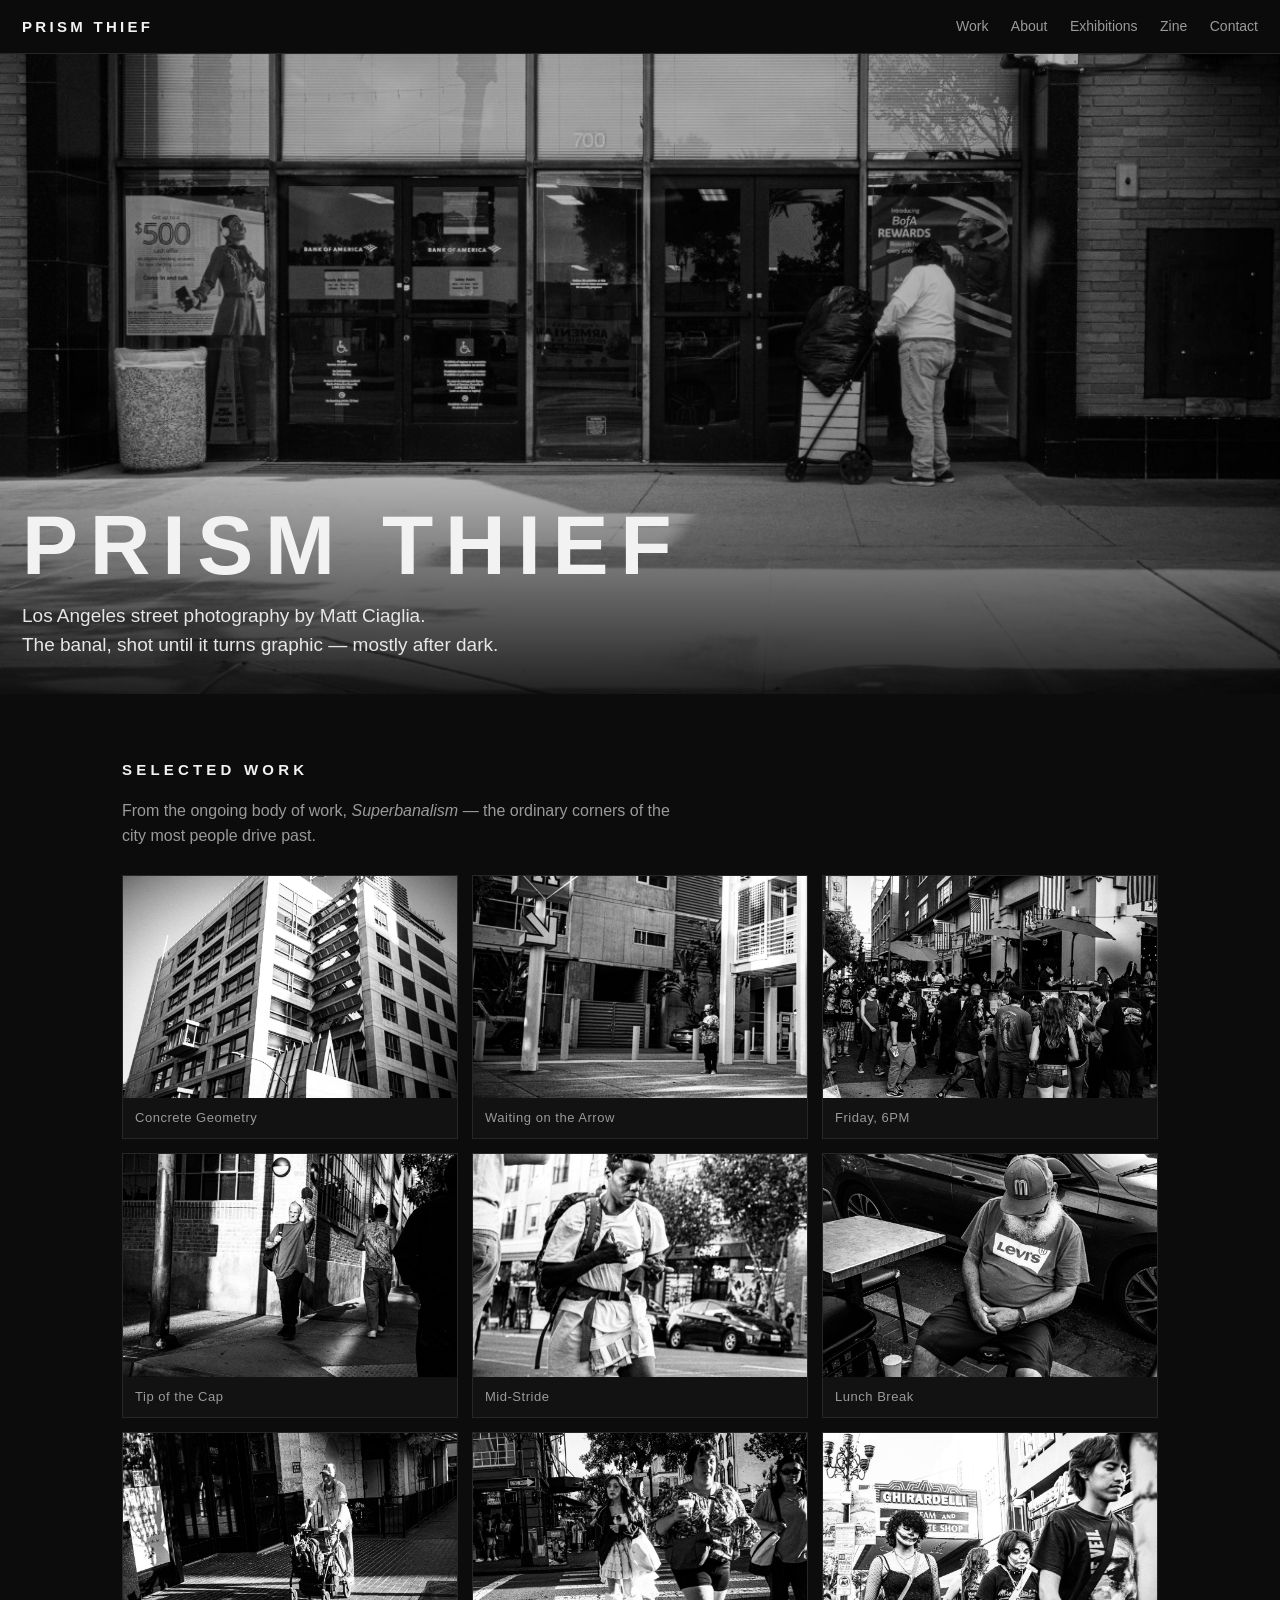
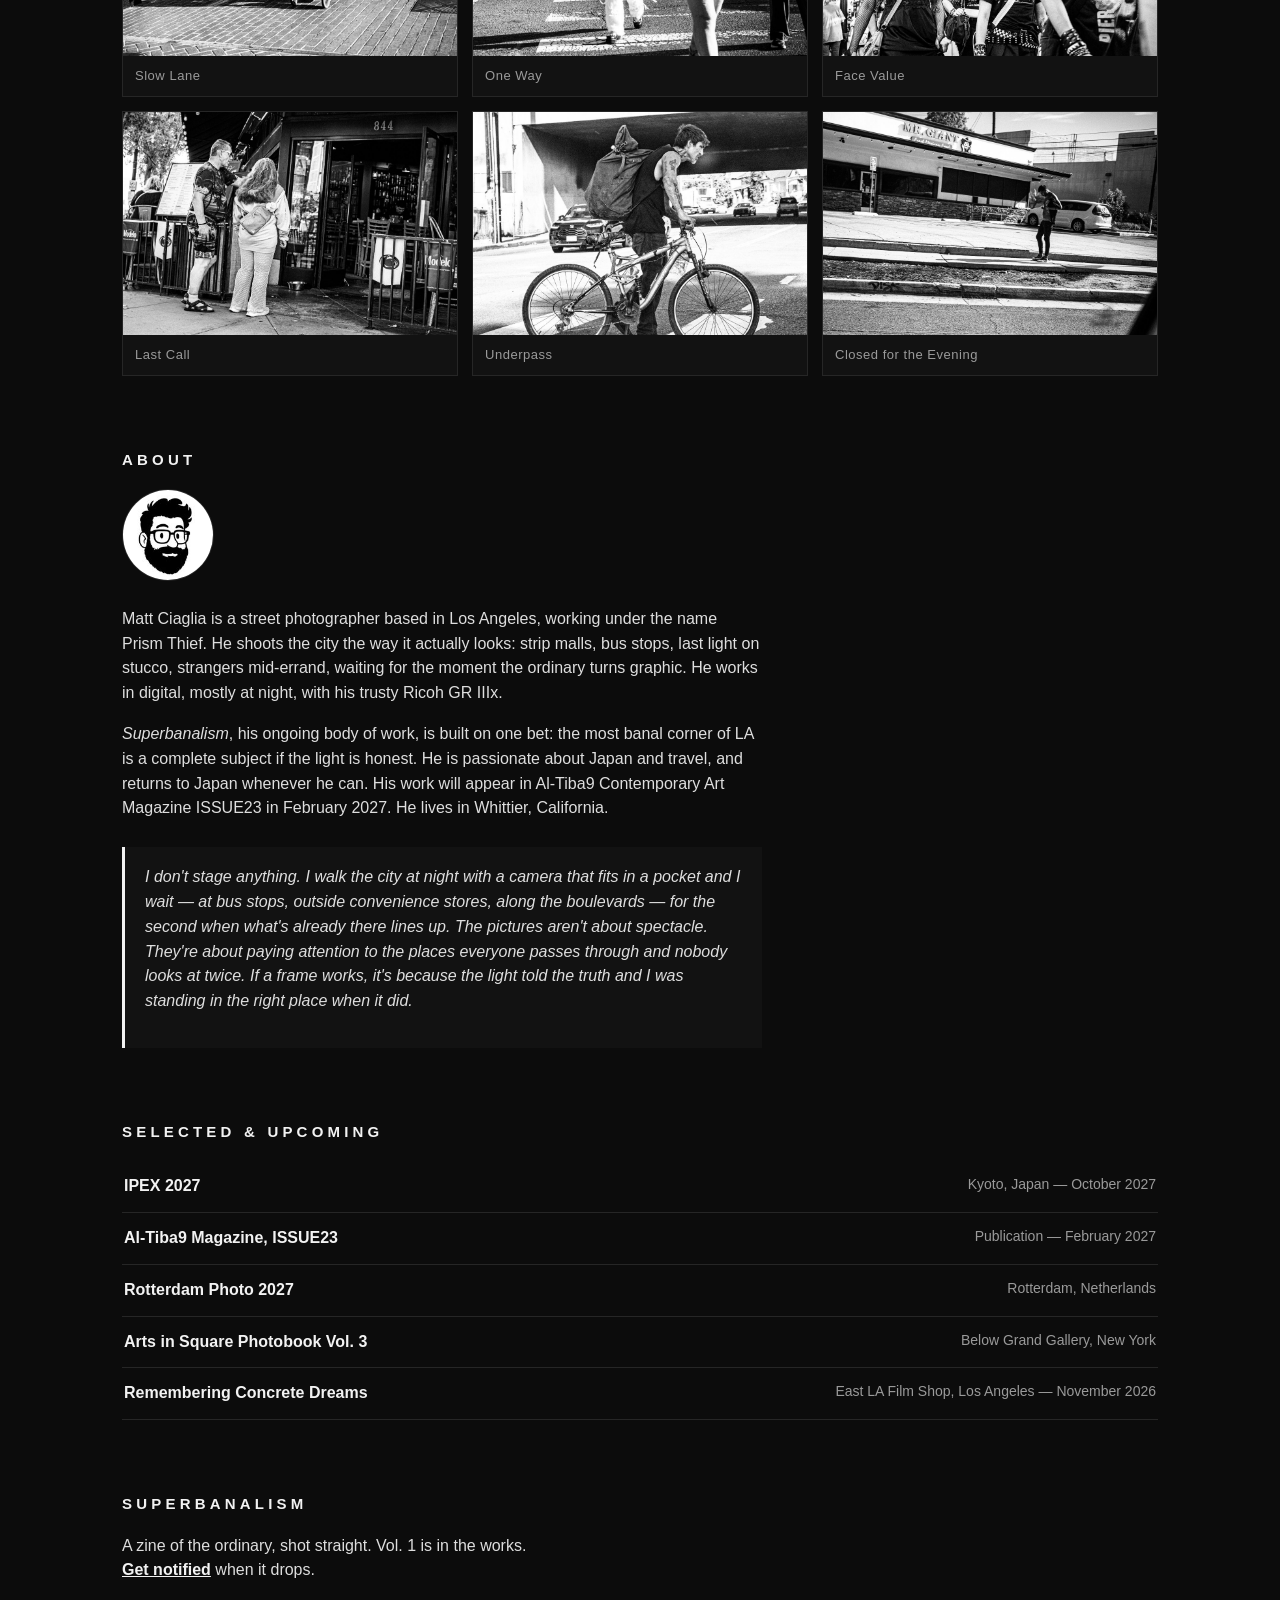
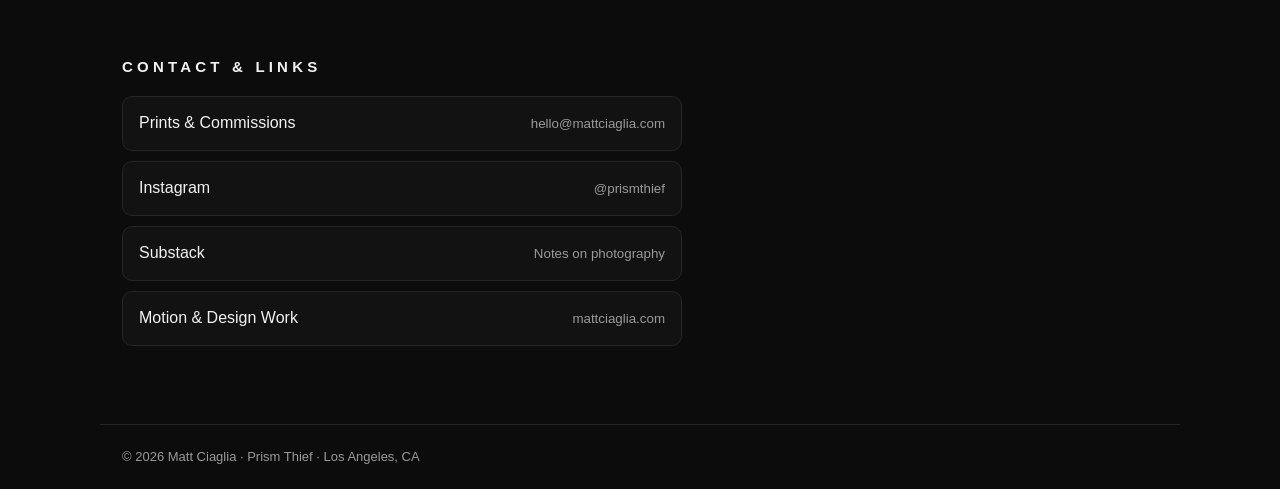
==== index.html @ ba6e9292 "Prism Thief portfolio site v1 — gallery, about, exhibitions, zine, contact (GitHub Pages, custom dom" ====
<!DOCTYPE html>
<html lang="en">
<head>
<meta charset="utf-8">
<meta name="viewport" content="width=device-width, initial-scale=1">
<title>Prism Thief — LA Street Photography by Matt Ciaglia</title>
<meta name="description" content="Prism Thief is the photography of Matt Ciaglia: Los Angeles street, landscape and portrait work. The banal, shot until it turns graphic, mostly after dark.">
<meta property="og:title" content="Prism Thief — Matt Ciaglia">
<meta property="og:description" content="LA street photography. The banal, shot until it turns graphic, mostly after dark.">
<meta property="og:type" content="website">
<meta property="og:image" content="images/after-hours.jpg">
<link rel="icon" href="images/avatar.jpg">
<link rel="stylesheet" href="styles.css">
</head>
<body>

<header class="site-head">
  <a class="wordmark" href="#top">PRISM THIEF</a>
  <nav>
    <a href="#work">Work</a>
    <a href="#about">About</a>
    <a href="#exhibitions">Exhibitions</a>
    <a href="#zine">Zine</a>
    <a href="#contact">Contact</a>
  </nav>
</header>

<main id="top">

  <section class="hero">
    <img class="hero-img" src="images/after-hours.jpg" alt="Los Angeles street at night">
    <div class="hero-text">
      <h1>PRISM THIEF</h1>
      <p class="tagline">Los Angeles street photography by Matt Ciaglia.<br>
      The banal, shot until it turns graphic — mostly after dark.</p>
    </div>
  </section>

  <section id="work" class="section">
    <h2>Selected Work</h2>
    <p class="section-note">From the ongoing body of work, <em>Superbanalism</em> — the ordinary corners of the city most people drive past.</p>
    <div class="grid">
      <figure><img src="images/concrete-geometry.jpg" alt="Concrete Geometry" loading="lazy"><figcaption>Concrete Geometry</figcaption></figure>
      <figure><img src="images/waiting-on-the-arrow.jpg" alt="Waiting on the Arrow" loading="lazy"><figcaption>Waiting on the Arrow</figcaption></figure>
      <figure><img src="images/friday-6pm.jpg" alt="Friday, 6PM" loading="lazy"><figcaption>Friday, 6PM</figcaption></figure>
      <figure><img src="images/tip-of-the-cap.jpg" alt="Tip of the Cap" loading="lazy"><figcaption>Tip of the Cap</figcaption></figure>
      <figure><img src="images/mid-stride.jpg" alt="Mid-Stride" loading="lazy"><figcaption>Mid-Stride</figcaption></figure>
      <figure><img src="images/lunch-break.jpg" alt="Lunch Break" loading="lazy"><figcaption>Lunch Break</figcaption></figure>
      <figure><img src="images/slow-lane.jpg" alt="Slow Lane" loading="lazy"><figcaption>Slow Lane</figcaption></figure>
      <figure><img src="images/one-way.jpg" alt="One Way" loading="lazy"><figcaption>One Way</figcaption></figure>
      <figure><img src="images/face-value.jpg" alt="Face Value" loading="lazy"><figcaption>Face Value</figcaption></figure>
      <figure><img src="images/last-call.jpg" alt="Last Call" loading="lazy"><figcaption>Last Call</figcaption></figure>
      <figure><img src="images/underpass.jpg" alt="Underpass" loading="lazy"><figcaption>Underpass</figcaption></figure>
      <figure><img src="images/closed-for-the-evening.jpg" alt="Closed for the Evening" loading="lazy"><figcaption>Closed for the Evening</figcaption></figure>
    </div>
  </section>

  <section id="about" class="section about">
    <h2>About</h2>
    <img class="about-avatar" src="images/avatar.jpg" alt="Prism Thief avatar illustration">
    <p>Matt Ciaglia is a street photographer based in Los Angeles, working under the name Prism Thief. He shoots the city the way it actually looks: strip malls, bus stops, last light on stucco, strangers mid-errand, waiting for the moment the ordinary turns graphic. He works in digital, mostly at night, with his trusty Ricoh GR IIIx.</p>
    <p><em>Superbanalism</em>, his ongoing body of work, is built on one bet: the most banal corner of LA is a complete subject if the light is honest. He is passionate about Japan and travel, and returns to Japan whenever he can. His work will appear in Al-Tiba9 Contemporary Art Magazine ISSUE23 in February 2027. He lives in Whittier, California.</p>
    <blockquote>
      <p>I don't stage anything. I walk the city at night with a camera that fits in a pocket and I wait — at bus stops, outside convenience stores, along the boulevards — for the second when what's already there lines up. The pictures aren't about spectacle. They're about paying attention to the places everyone passes through and nobody looks at twice. If a frame works, it's because the light told the truth and I was standing in the right place when it did.</p>
    </blockquote>
  </section>

  <section id="exhibitions" class="section">
    <h2>Selected &amp; Upcoming</h2>
    <ul class="shows">
      <li><span class="show-name">IPEX 2027</span><span class="show-detail">Kyoto, Japan — October 2027</span></li>
      <li><span class="show-name">Al-Tiba9 Magazine, ISSUE23</span><span class="show-detail">Publication — February 2027</span></li>
      <li><span class="show-name">Rotterdam Photo 2027</span><span class="show-detail">Rotterdam, Netherlands</span></li>
      <li><span class="show-name">Arts in Square Photobook Vol. 3</span><span class="show-detail">Below Grand Gallery, New York</span></li>
      <li><span class="show-name">Remembering Concrete Dreams</span><span class="show-detail">East LA Film Shop, Los Angeles — November 2026</span></li>
    </ul>
  </section>

  <section id="zine" class="section zine">
    <h2>SUPERBANALISM</h2>
    <p>A zine of the ordinary, shot straight. Vol. 1 is in the works.<br>
    <a href="mailto:hello@mattciaglia.com?subject=SUPERBANALISM%20zine%20%E2%80%94%20notify%20me">Get notified</a> when it drops.</p>
  </section>

  <section id="contact" class="section contact">
    <h2>Contact &amp; Links</h2>
    <div class="link-list">
      <a href="mailto:hello@mattciaglia.com?subject=Prints%20%2F%20commissions"><span>Prints &amp; Commissions</span><small>hello@mattciaglia.com</small></a>
      <a href="https://www.instagram.com/prismthief" target="_blank" rel="noopener"><span>Instagram</span><small>@prismthief</small></a>
      <a href="https://pxlpimp.substack.com" target="_blank" rel="noopener"><span>Substack</span><small>Notes on photography</small></a>
      <a href="https://mattciaglia.com" target="_blank" rel="noopener"><span>Motion &amp; Design Work</span><small>mattciaglia.com</small></a>
    </div>
  </section>

</main>

<footer>
  <p>© 2026 Matt Ciaglia · Prism Thief · Los Angeles, CA</p>
</footer>

<div class="lightbox" id="lightbox" hidden>
  <button class="lightbox-close" aria-label="Close">×</button>
  <img id="lightbox-img" src="" alt="">
  <p id="lightbox-cap"></p>
</div>

<script src="script.js"></script>
</body>
</html>
---- styles.css ----
:root {
  --bg: #0c0c0c;
  --panel: #121212;
  --panel-2: #161616;
  --line: #262626;
  --text: #f2f2f2;
  --muted: #9a9a9a;
}

* { box-sizing: border-box; margin: 0; padding: 0; }

html { scroll-behavior: smooth; }

body {
  background: var(--bg);
  color: var(--text);
  font-family: -apple-system, BlinkMacSystemFont, "Segoe UI", Helvetica, Arial, sans-serif;
  line-height: 1.55;
  -webkit-font-smoothing: antialiased;
}

a { color: var(--text); }

.site-head {
  position: sticky;
  top: 0;
  z-index: 10;
  display: flex;
  justify-content: space-between;
  align-items: center;
  padding: 14px 22px;
  background: rgba(12, 12, 12, 0.92);
  backdrop-filter: blur(8px);
  border-bottom: 1px solid var(--line);
}

.wordmark {
  font-weight: 800;
  letter-spacing: 0.22em;
  text-decoration: none;
  font-size: 15px;
}

.site-head nav a {
  color: var(--muted);
  text-decoration: none;
  margin-left: 18px;
  font-size: 14px;
}

.site-head nav a:hover { color: var(--text); }

.hero { position: relative; }

.hero-img {
  width: 100%;
  height: min(78vh, 640px);
  object-fit: cover;
  display: block;
  filter: brightness(0.72);
}

.hero-text {
  position: absolute;
  left: 0;
  right: 0;
  bottom: 0;
  padding: 34px 22px;
  background: linear-gradient(transparent, rgba(0, 0, 0, 0.82));
}

.hero-text h1 {
  font-size: clamp(38px, 8vw, 84px);
  font-weight: 800;
  letter-spacing: 0.14em;
  line-height: 1.02;
}

.tagline {
  margin-top: 12px;
  font-size: clamp(15px, 2.4vw, 19px);
  color: #e6e6e6;
}

.section {
  max-width: 1080px;
  margin: 0 auto;
  padding: 64px 22px 8px;
}

.section h2 {
  font-size: 15px;
  font-weight: 700;
  letter-spacing: 0.28em;
  text-transform: uppercase;
  margin-bottom: 18px;
}

.section-note { color: var(--muted); max-width: 560px; margin-bottom: 26px; }

.grid {
  display: grid;
  grid-template-columns: repeat(auto-fill, minmax(300px, 1fr));
  gap: 14px;
}

.grid figure {
  background: var(--panel);
  border: 1px solid var(--line);
  overflow: hidden;
  cursor: zoom-in;
}

.grid img {
  width: 100%;
  aspect-ratio: 3 / 2;
  object-fit: cover;
  display: block;
  transition: transform 0.35s ease;
}

.grid figure:hover img { transform: scale(1.03); }

.grid figcaption {
  padding: 10px 12px;
  font-size: 13px;
  color: var(--muted);
  letter-spacing: 0.04em;
}

.about p { max-width: 640px; margin-bottom: 16px; color: #dedede; }

.about-avatar {
  width: 92px;
  height: 92px;
  border-radius: 50%;
  border: 1px solid var(--line);
  margin-bottom: 18px;
}

.about blockquote {
  max-width: 640px;
  margin-top: 26px;
  padding: 18px 20px;
  background: var(--panel);
  border-left: 3px solid var(--text);
  color: #dedede;
  font-style: italic;
}

.shows { list-style: none; }

.shows li {
  display: flex;
  justify-content: space-between;
  gap: 16px;
  padding: 13px 2px;
  border-bottom: 1px solid var(--line);
  flex-wrap: wrap;
}

.show-name { font-weight: 600; }
.show-detail { color: var(--muted); font-size: 14px; }

.zine p { color: #dedede; }
.zine a { font-weight: 600; }

.link-list { display: grid; gap: 10px; max-width: 560px; }

.link-list a {
  display: flex;
  justify-content: space-between;
  align-items: baseline;
  gap: 14px;
  padding: 14px 16px;
  background: var(--panel);
  border: 1px solid var(--line);
  border-radius: 10px;
  text-decoration: none;
}

.link-list a:hover { background: var(--panel-2); }
.link-list small { color: var(--muted); }

footer {
  max-width: 1080px;
  margin: 70px auto 0;
  padding: 22px;
  border-top: 1px solid var(--line);
  color: var(--muted);
  font-size: 13px;
}

.lightbox {
  position: fixed;
  inset: 0;
  z-index: 40;
  background: rgba(0, 0, 0, 0.94);
  display: flex;
  flex-direction: column;
  align-items: center;
  justify-content: center;
  padding: 22px;
}

.lightbox[hidden] { display: none; }

.lightbox img {
  max-width: min(1100px, 94vw);
  max-height: 82vh;
  object-fit: contain;
}

.lightbox p { margin-top: 14px; color: var(--muted); letter-spacing: 0.05em; }

.lightbox-close {
  position: absolute;
  top: 12px;
  right: 20px;
  background: none;
  border: none;
  color: var(--text);
  font-size: 38px;
  cursor: pointer;
  line-height: 1;
}

@media (max-width: 560px) {
  .site-head nav a { margin-left: 12px; font-size: 13px; }
  .grid { grid-template-columns: 1fr; }
}
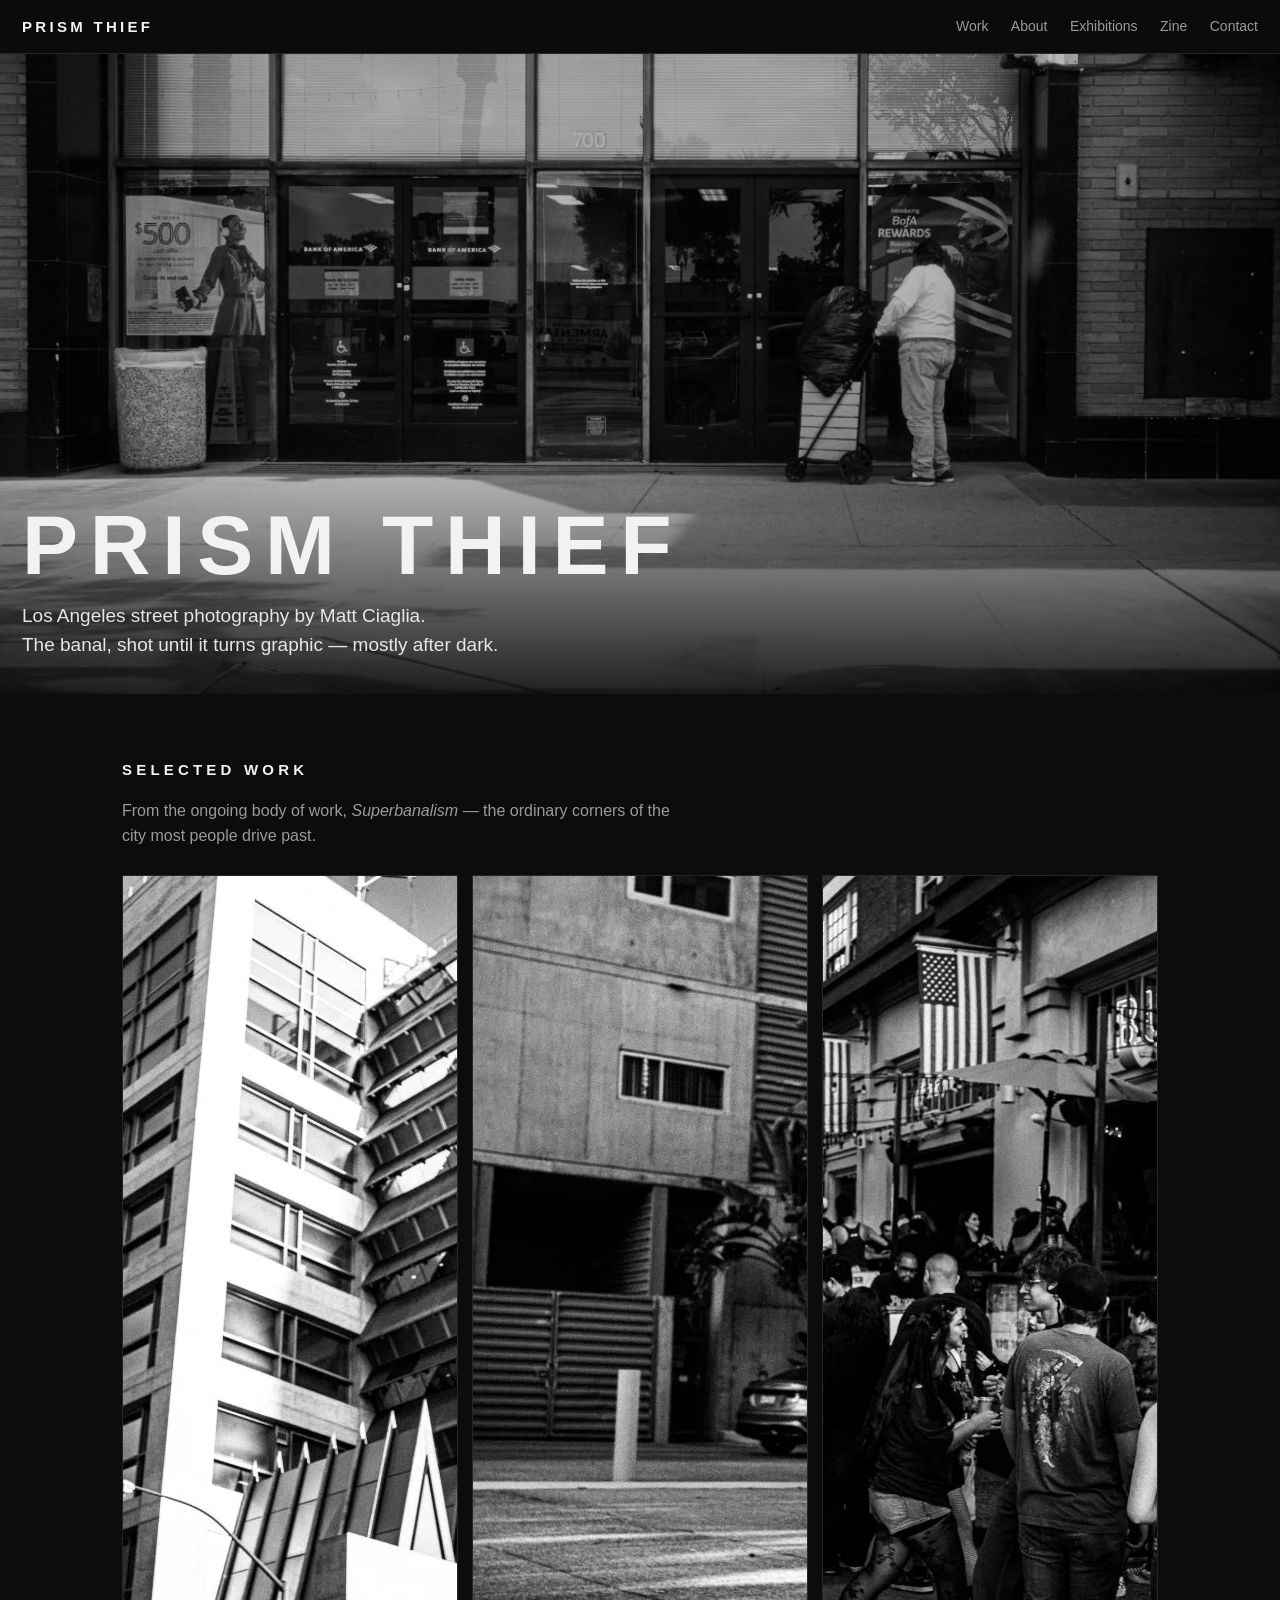
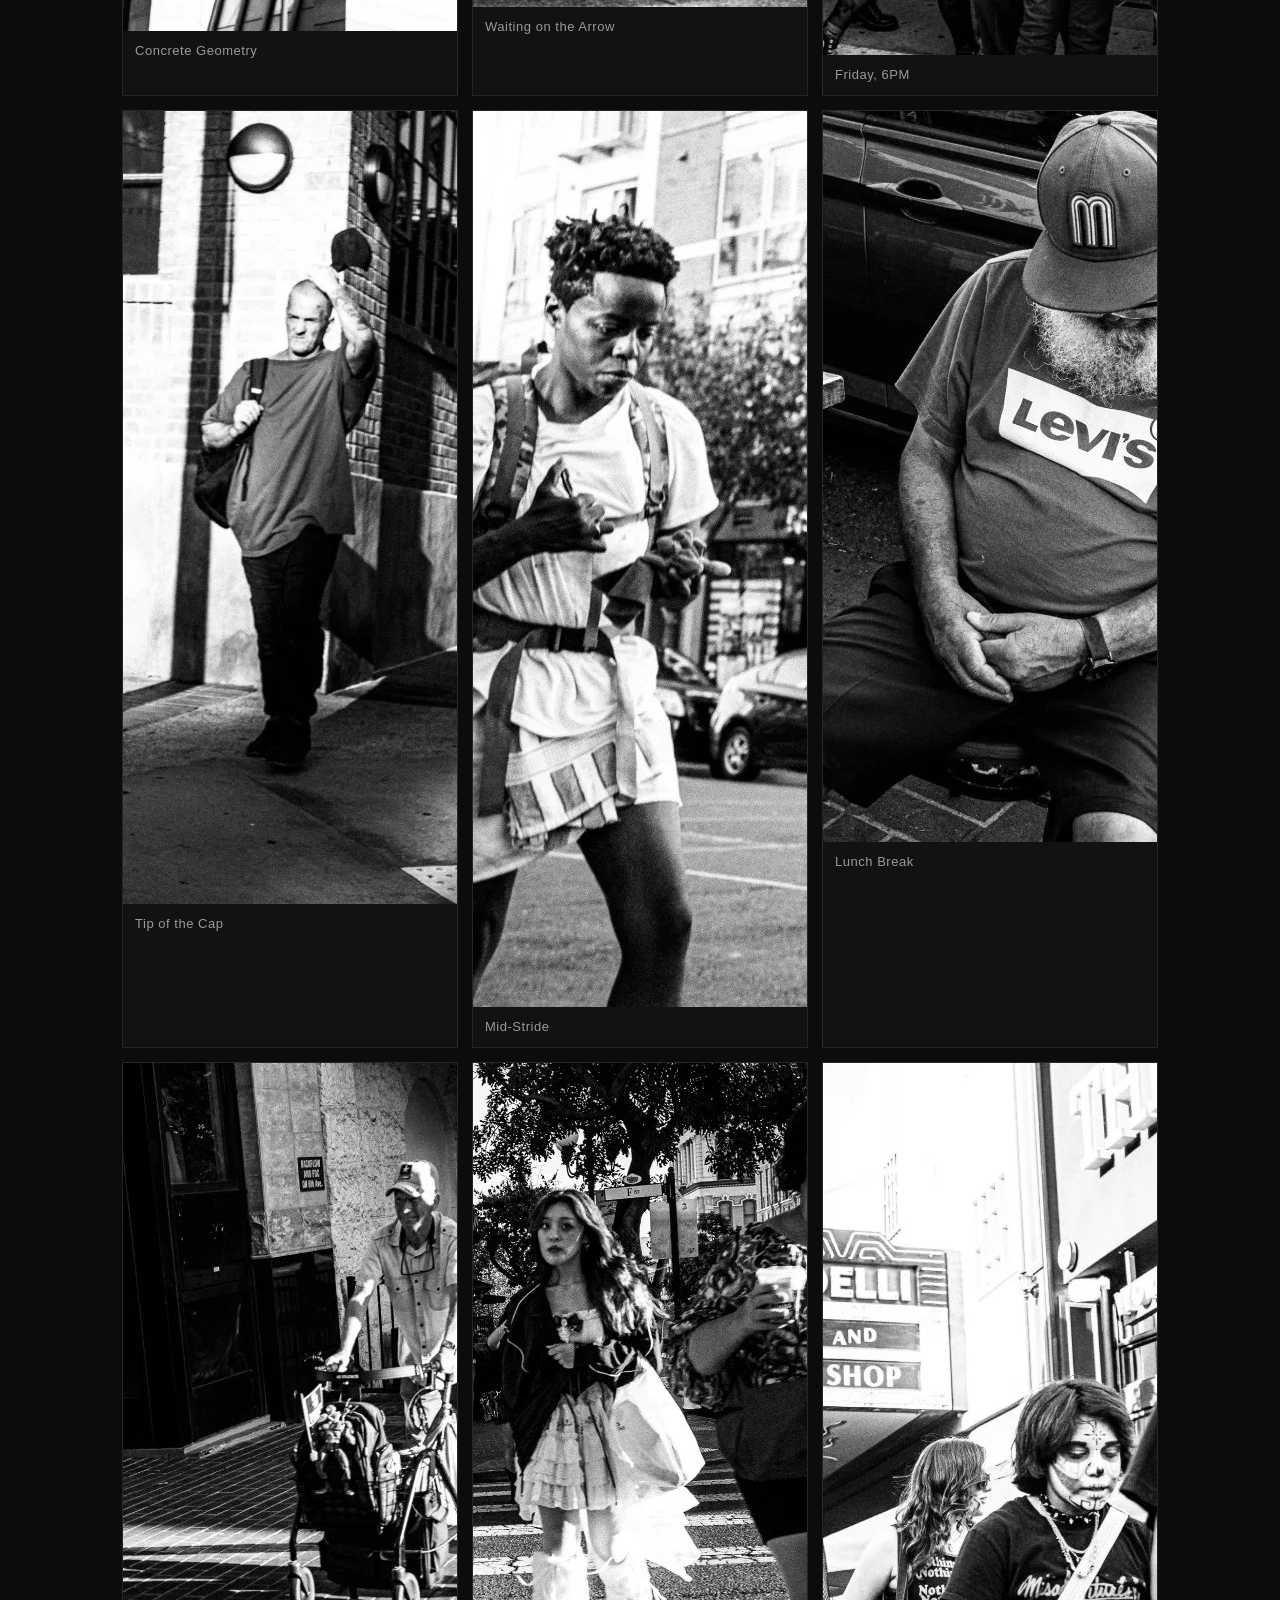
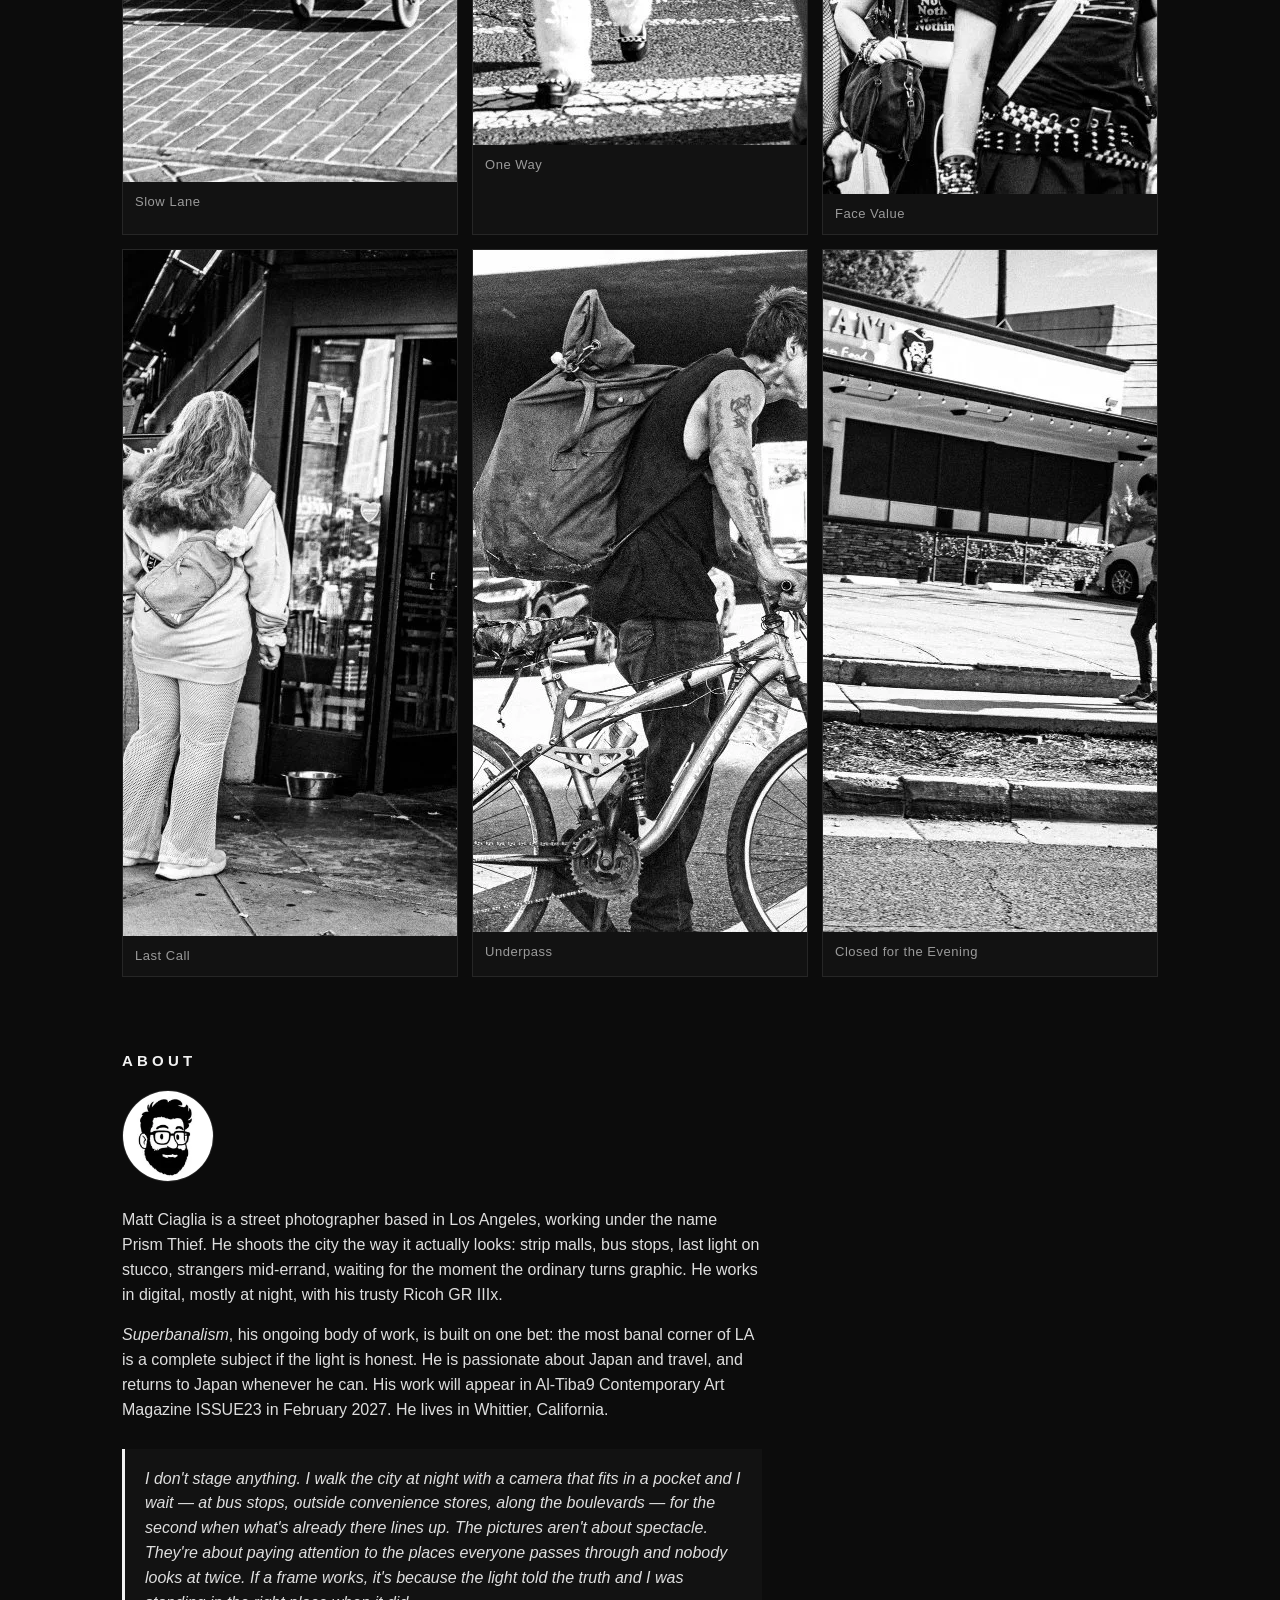
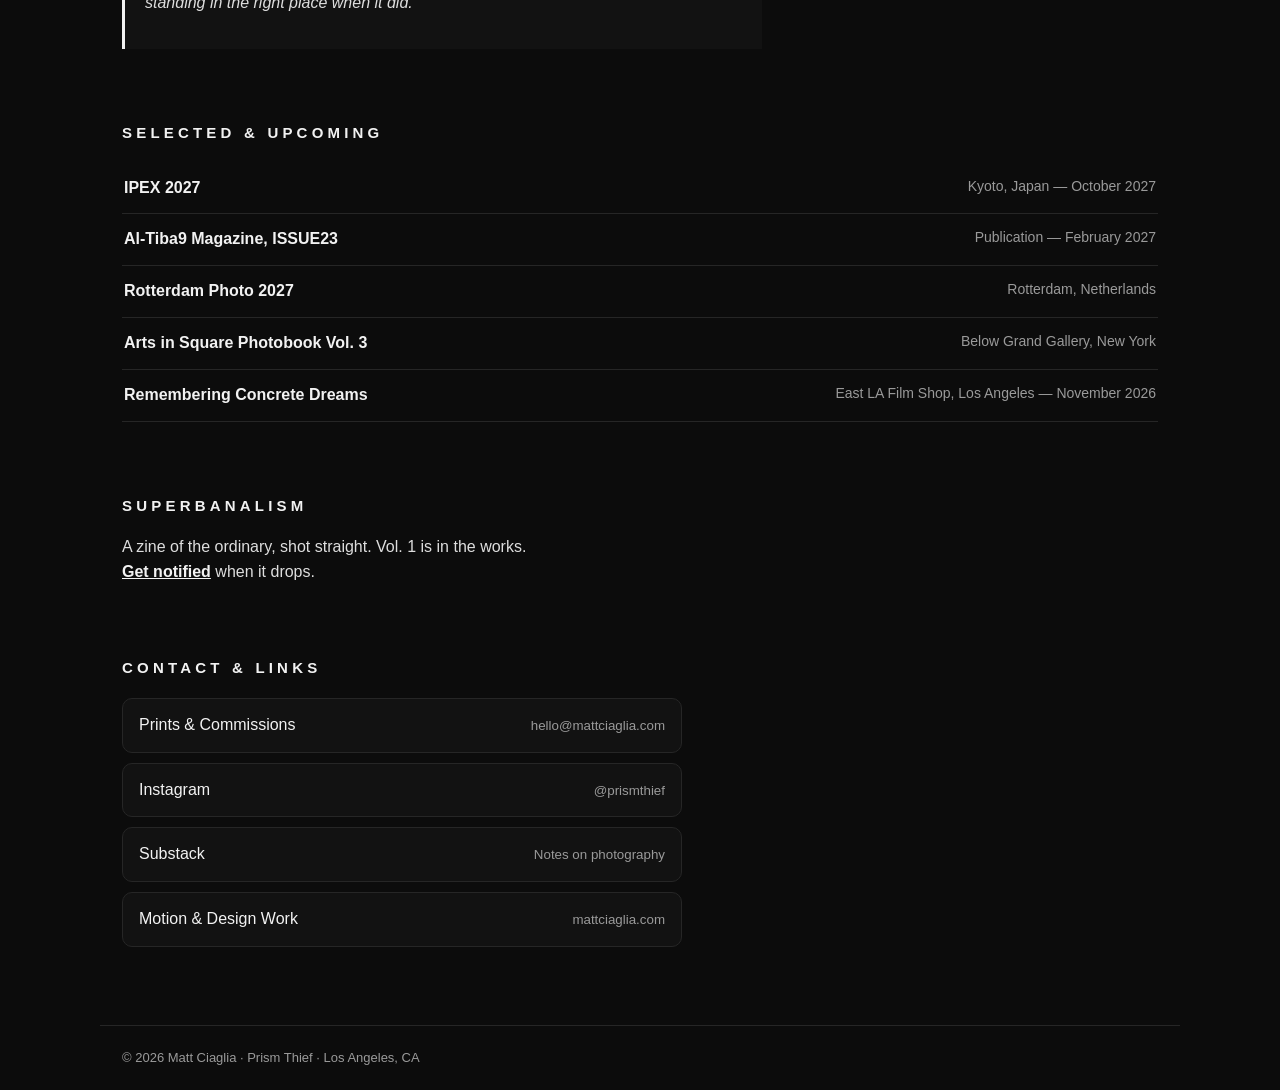
==== commit 4a188675: "Fix pack: SEO/social meta + JSON-LD, WebP images with dimensions, accessible lightbox, branded 404, " ====
--- a/index.html
+++ b/index.html
@@ -4,13 +4,25 @@
 <meta charset="utf-8">
 <meta name="viewport" content="width=device-width, initial-scale=1">
 <title>Prism Thief — LA Street Photography by Matt Ciaglia</title>
+<link rel="canonical" href="https://prismthief.com/">
+<meta name="theme-color" content="#0c0c0c">
 <meta name="description" content="Prism Thief is the photography of Matt Ciaglia: Los Angeles street, landscape and portrait work. The banal, shot until it turns graphic, mostly after dark.">
 <meta property="og:title" content="Prism Thief — Matt Ciaglia">
 <meta property="og:description" content="LA street photography. The banal, shot until it turns graphic, mostly after dark.">
 <meta property="og:type" content="website">
-<meta property="og:image" content="images/after-hours.jpg">
-<link rel="icon" href="images/avatar.jpg">
+<meta property="og:url" content="https://prismthief.com/">
+<meta property="og:image" content="https://prismthief.com/images/after-hours.jpg">
+<meta name="twitter:card" content="summary_large_image">
+<meta name="twitter:title" content="Prism Thief — Matt Ciaglia">
+<meta name="twitter:description" content="LA street photography. The banal, shot until it turns graphic, mostly after dark.">
+<meta name="twitter:image" content="https://prismthief.com/images/after-hours.jpg">
+<link rel="icon" type="image/png" sizes="32x32" href="images/favicon-32.png">
+<link rel="icon" type="image/png" sizes="16x16" href="images/favicon-16.png">
+<link rel="apple-touch-icon" sizes="180x180" href="images/apple-touch-icon.png">
 <link rel="stylesheet" href="styles.css">
+<script type="application/ld+json">
+{"@context":"https://schema.org","@type":"Person","name":"Matt Ciaglia","alternateName":"Prism Thief","jobTitle":"Street Photographer","url":"https://prismthief.com/","image":"https://prismthief.com/images/after-hours.jpg","address":{"@type":"PostalAddress","addressLocality":"Los Angeles","addressRegion":"CA","addressCountry":"US"},"sameAs":["https://www.instagram.com/prismthief","https://pxlpimp.substack.com","https://mattciaglia.com"]}
+</script>
 </head>
 <body>
 
@@ -28,7 +40,7 @@
 <main id="top">
 
   <section class="hero">
-    <img class="hero-img" src="images/after-hours.jpg" alt="Los Angeles street at night">
+    <picture><source srcset="images/after-hours.webp" type="image/webp"><img class="hero-img" src="images/after-hours.jpg" width="1242" height="827" fetchpriority="high" alt="Los Angeles street at night"></picture>
     <div class="hero-text">
       <h1>PRISM THIEF</h1>
       <p class="tagline">Los Angeles street photography by Matt Ciaglia.<br>
@@ -40,24 +52,24 @@
     <h2>Selected Work</h2>
     <p class="section-note">From the ongoing body of work, <em>Superbanalism</em> — the ordinary corners of the city most people drive past.</p>
     <div class="grid">
-      <figure><img src="images/concrete-geometry.jpg" alt="Concrete Geometry" loading="lazy"><figcaption>Concrete Geometry</figcaption></figure>
-      <figure><img src="images/waiting-on-the-arrow.jpg" alt="Waiting on the Arrow" loading="lazy"><figcaption>Waiting on the Arrow</figcaption></figure>
-      <figure><img src="images/friday-6pm.jpg" alt="Friday, 6PM" loading="lazy"><figcaption>Friday, 6PM</figcaption></figure>
-      <figure><img src="images/tip-of-the-cap.jpg" alt="Tip of the Cap" loading="lazy"><figcaption>Tip of the Cap</figcaption></figure>
-      <figure><img src="images/mid-stride.jpg" alt="Mid-Stride" loading="lazy"><figcaption>Mid-Stride</figcaption></figure>
-      <figure><img src="images/lunch-break.jpg" alt="Lunch Break" loading="lazy"><figcaption>Lunch Break</figcaption></figure>
-      <figure><img src="images/slow-lane.jpg" alt="Slow Lane" loading="lazy"><figcaption>Slow Lane</figcaption></figure>
-      <figure><img src="images/one-way.jpg" alt="One Way" loading="lazy"><figcaption>One Way</figcaption></figure>
-      <figure><img src="images/face-value.jpg" alt="Face Value" loading="lazy"><figcaption>Face Value</figcaption></figure>
-      <figure><img src="images/last-call.jpg" alt="Last Call" loading="lazy"><figcaption>Last Call</figcaption></figure>
-      <figure><img src="images/underpass.jpg" alt="Underpass" loading="lazy"><figcaption>Underpass</figcaption></figure>
-      <figure><img src="images/closed-for-the-evening.jpg" alt="Closed for the Evening" loading="lazy"><figcaption>Closed for the Evening</figcaption></figure>
+      <figure><picture><source srcset="images/concrete-geometry.webp" type="image/webp"><img src="images/concrete-geometry.jpg" width="1133" height="755" loading="lazy" alt="Concrete Geometry"></picture><figcaption>Concrete Geometry</figcaption></figure>
+      <figure><picture><source srcset="images/waiting-on-the-arrow.webp" type="image/webp"><img src="images/waiting-on-the-arrow.jpg" width="1097" height="731" loading="lazy" alt="Waiting on the Arrow"></picture><figcaption>Waiting on the Arrow</figcaption></figure>
+      <figure><picture><source srcset="images/friday-6pm.webp" type="image/webp"><img src="images/friday-6pm.jpg" width="1169" height="779" loading="lazy" alt="Friday, 6PM"></picture><figcaption>Friday, 6PM</figcaption></figure>
+      <figure><picture><source srcset="images/tip-of-the-cap.webp" type="image/webp"><img src="images/tip-of-the-cap.jpg" width="1189" height="793" loading="lazy" alt="Tip of the Cap"></picture><figcaption>Tip of the Cap</figcaption></figure>
+      <figure><picture><source srcset="images/mid-stride.webp" type="image/webp"><img src="images/mid-stride.jpg" width="896" height="896" loading="lazy" alt="Mid-Stride"></picture><figcaption>Mid-Stride</figcaption></figure>
+      <figure><picture><source srcset="images/lunch-break.webp" type="image/webp"><img src="images/lunch-break.jpg" width="1098" height="731" loading="lazy" alt="Lunch Break"></picture><figcaption>Lunch Break</figcaption></figure>
+      <figure><picture><source srcset="images/slow-lane.webp" type="image/webp"><img src="images/slow-lane.jpg" width="1079" height="719" loading="lazy" alt="Slow Lane"></picture><figcaption>Slow Lane</figcaption></figure>
+      <figure><picture><source srcset="images/one-way.webp" type="image/webp"><img src="images/one-way.jpg" width="1024" height="682" loading="lazy" alt="One Way"></picture><figcaption>One Way</figcaption></figure>
+      <figure><picture><source srcset="images/face-value.webp" type="image/webp"><img src="images/face-value.jpg" width="1097" height="731" loading="lazy" alt="Face Value"></picture><figcaption>Face Value</figcaption></figure>
+      <figure><picture><source srcset="images/last-call.webp" type="image/webp"><img src="images/last-call.jpg" width="1029" height="686" loading="lazy" alt="Last Call"></picture><figcaption>Last Call</figcaption></figure>
+      <figure><picture><source srcset="images/underpass.webp" type="image/webp"><img src="images/underpass.jpg" width="1024" height="682" loading="lazy" alt="Underpass"></picture><figcaption>Underpass</figcaption></figure>
+      <figure><picture><source srcset="images/closed-for-the-evening.webp" type="image/webp"><img src="images/closed-for-the-evening.jpg" width="1024" height="682" loading="lazy" alt="Closed for the Evening"></picture><figcaption>Closed for the Evening</figcaption></figure>
     </div>
   </section>
 
   <section id="about" class="section about">
     <h2>About</h2>
-    <img class="about-avatar" src="images/avatar.jpg" alt="Prism Thief avatar illustration">
+    <picture><source srcset="images/avatar.webp" type="image/webp"><img class="about-avatar" src="images/avatar.jpg" width="150" height="150" loading="lazy" alt="Prism Thief avatar illustration"></picture>
     <p>Matt Ciaglia is a street photographer based in Los Angeles, working under the name Prism Thief. He shoots the city the way it actually looks: strip malls, bus stops, last light on stucco, strangers mid-errand, waiting for the moment the ordinary turns graphic. He works in digital, mostly at night, with his trusty Ricoh GR IIIx.</p>
     <p><em>Superbanalism</em>, his ongoing body of work, is built on one bet: the most banal corner of LA is a complete subject if the light is honest. He is passionate about Japan and travel, and returns to Japan whenever he can. His work will appear in Al-Tiba9 Contemporary Art Magazine ISSUE23 in February 2027. He lives in Whittier, California.</p>
     <blockquote>
@@ -98,7 +110,7 @@
   <p>© 2026 Matt Ciaglia · Prism Thief · Los Angeles, CA</p>
 </footer>
 
-<div class="lightbox" id="lightbox" hidden>
+<div class="lightbox" id="lightbox" role="dialog" aria-modal="true" aria-label="Photo viewer" hidden>
   <button class="lightbox-close" aria-label="Close">×</button>
   <img id="lightbox-img" src="" alt="">
   <p id="lightbox-cap"></p>
--- a/styles.css
+++ b/styles.css
@@ -229,3 +229,7 @@
   .site-head nav a { margin-left: 12px; font-size: 13px; }
   .grid { grid-template-columns: 1fr; }
 }
+
+/* Fix pack: visible keyboard focus; picture wrappers behave like the imgs they wrap */
+:focus-visible { outline: 2px solid var(--text); outline-offset: 3px; }
+.grid picture { display: block; }
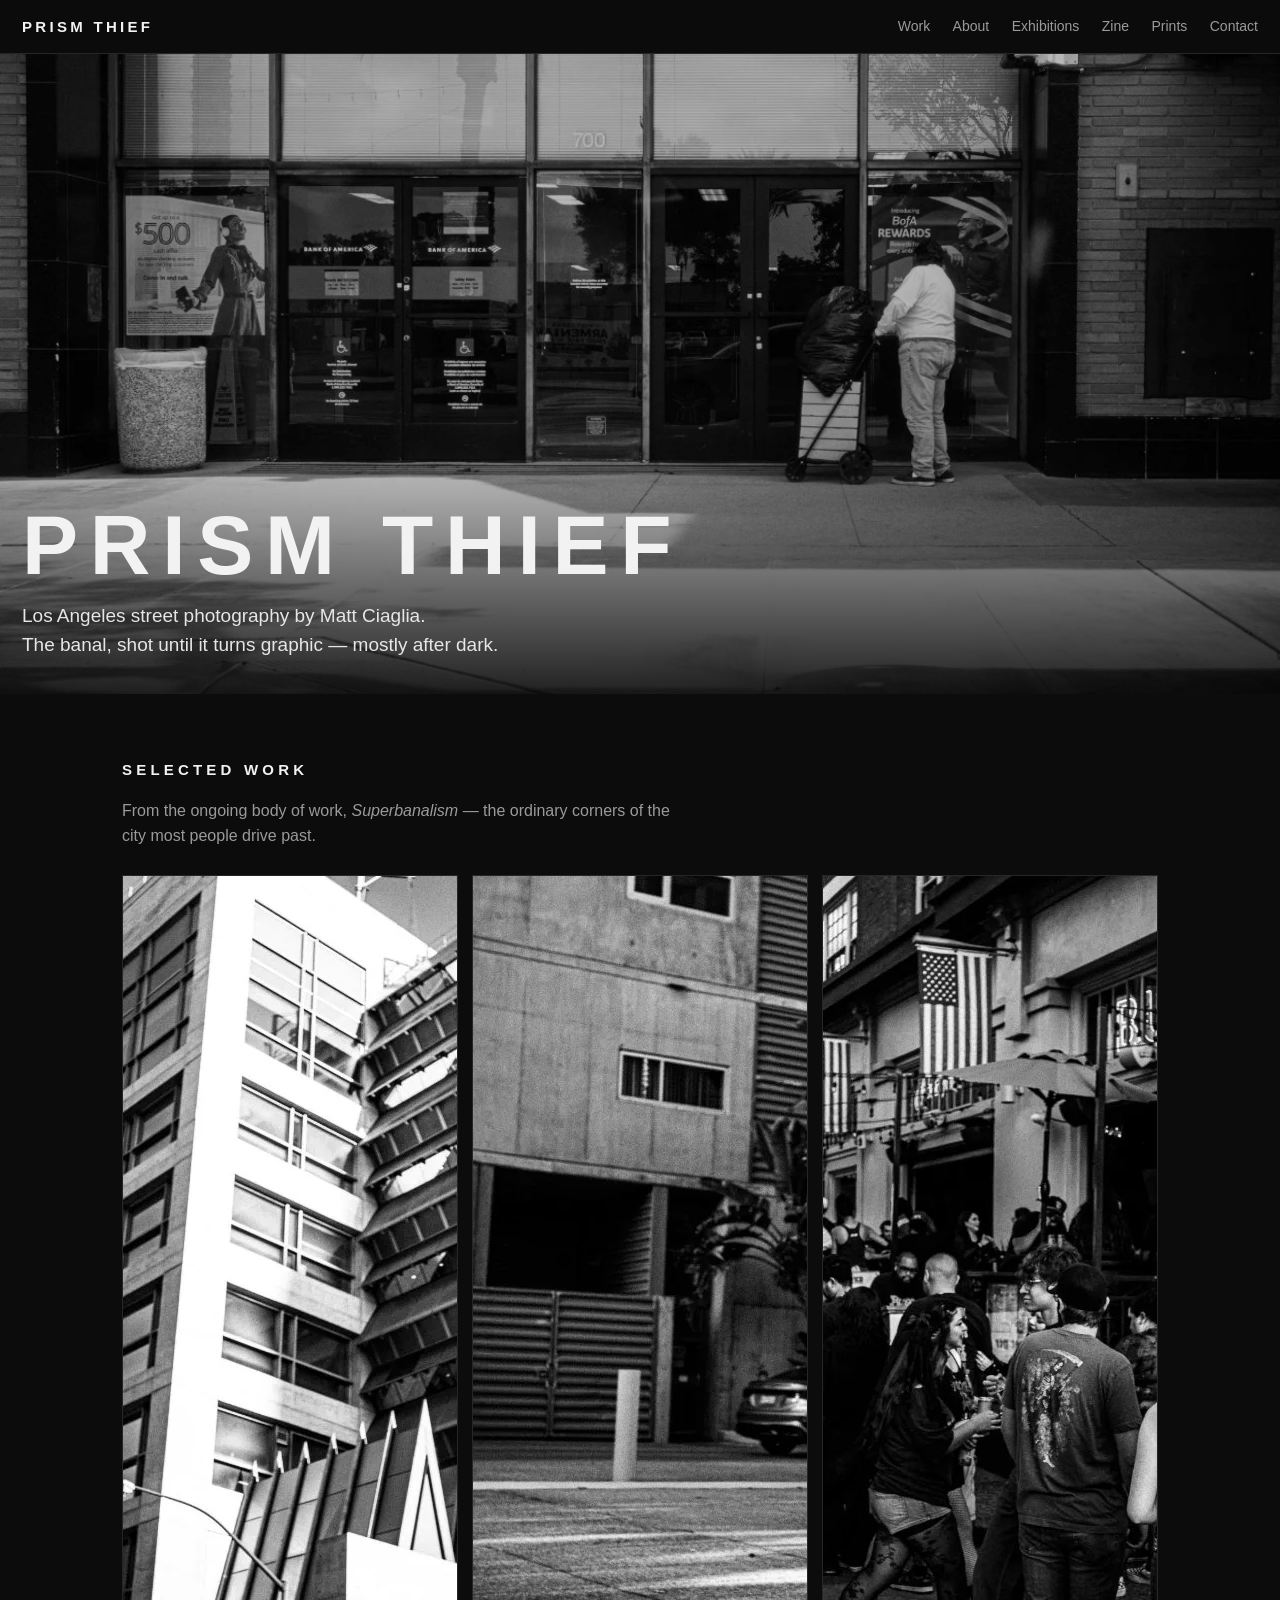
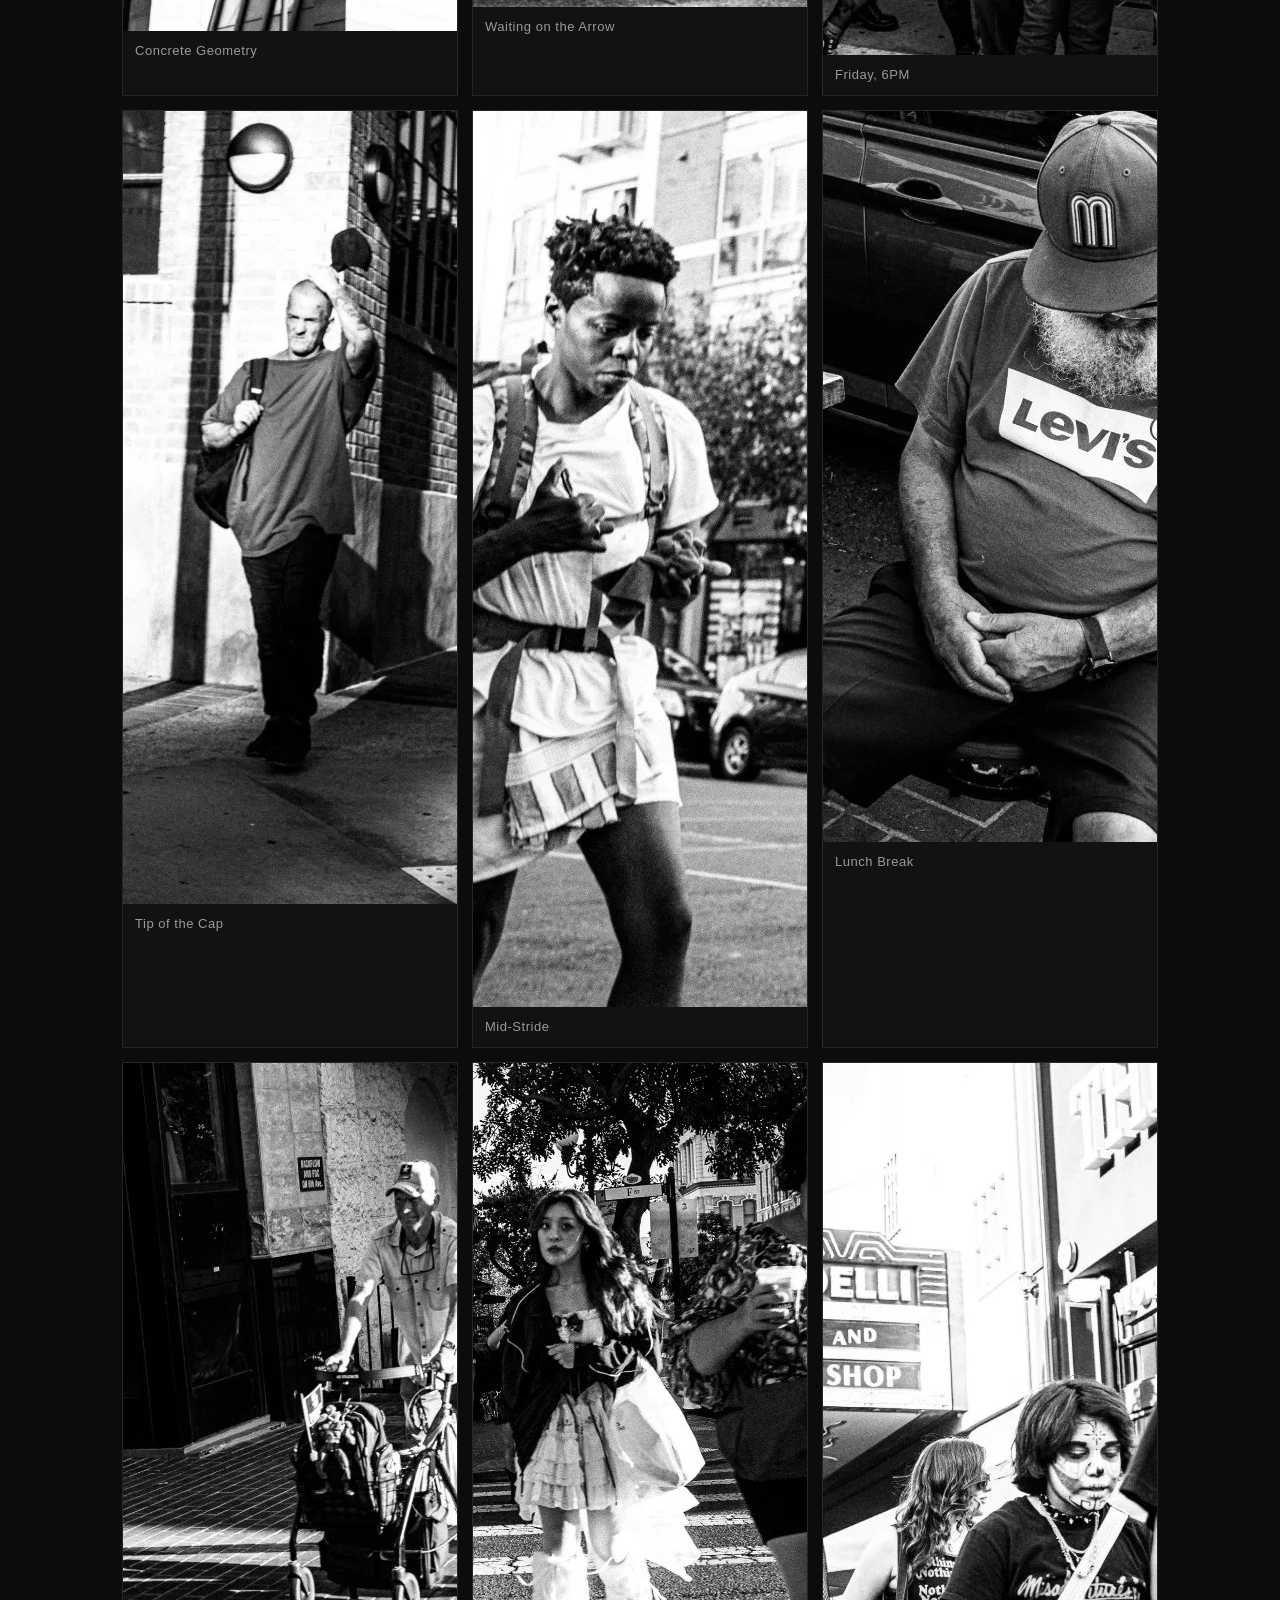
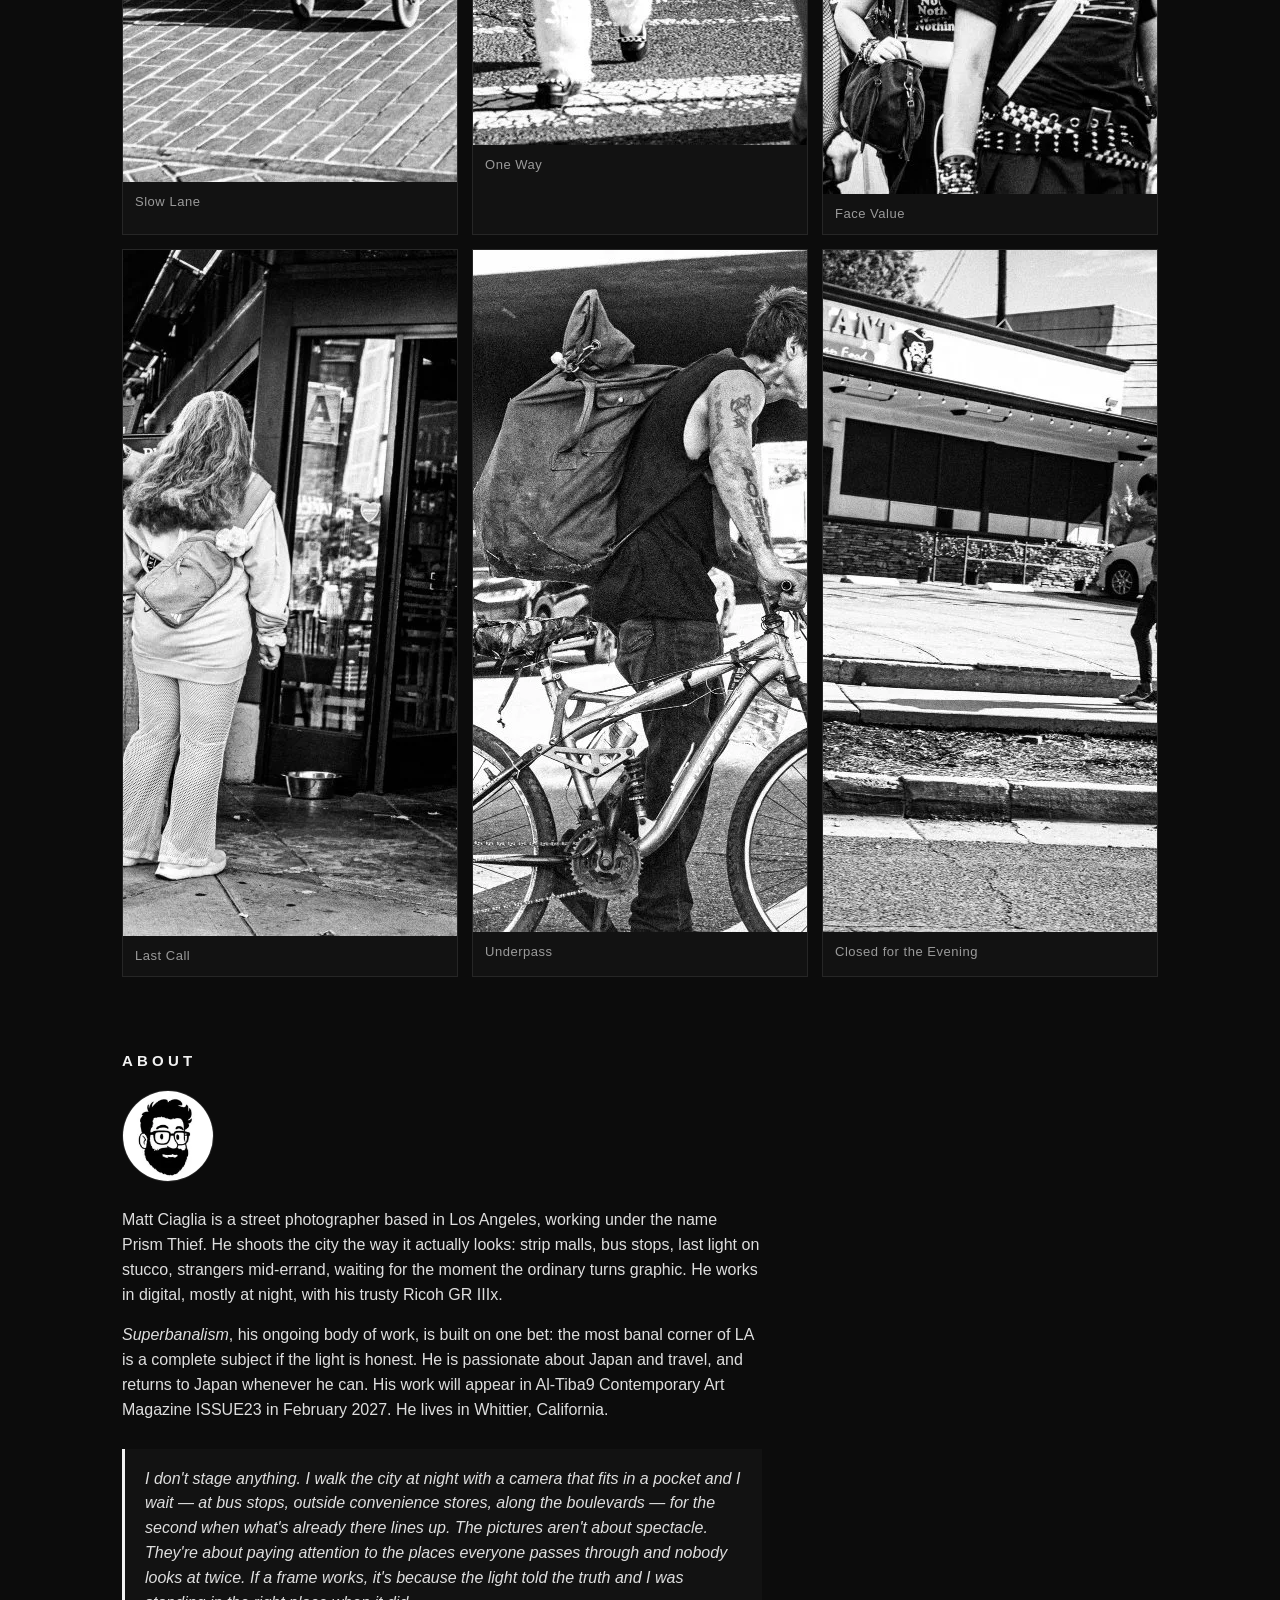
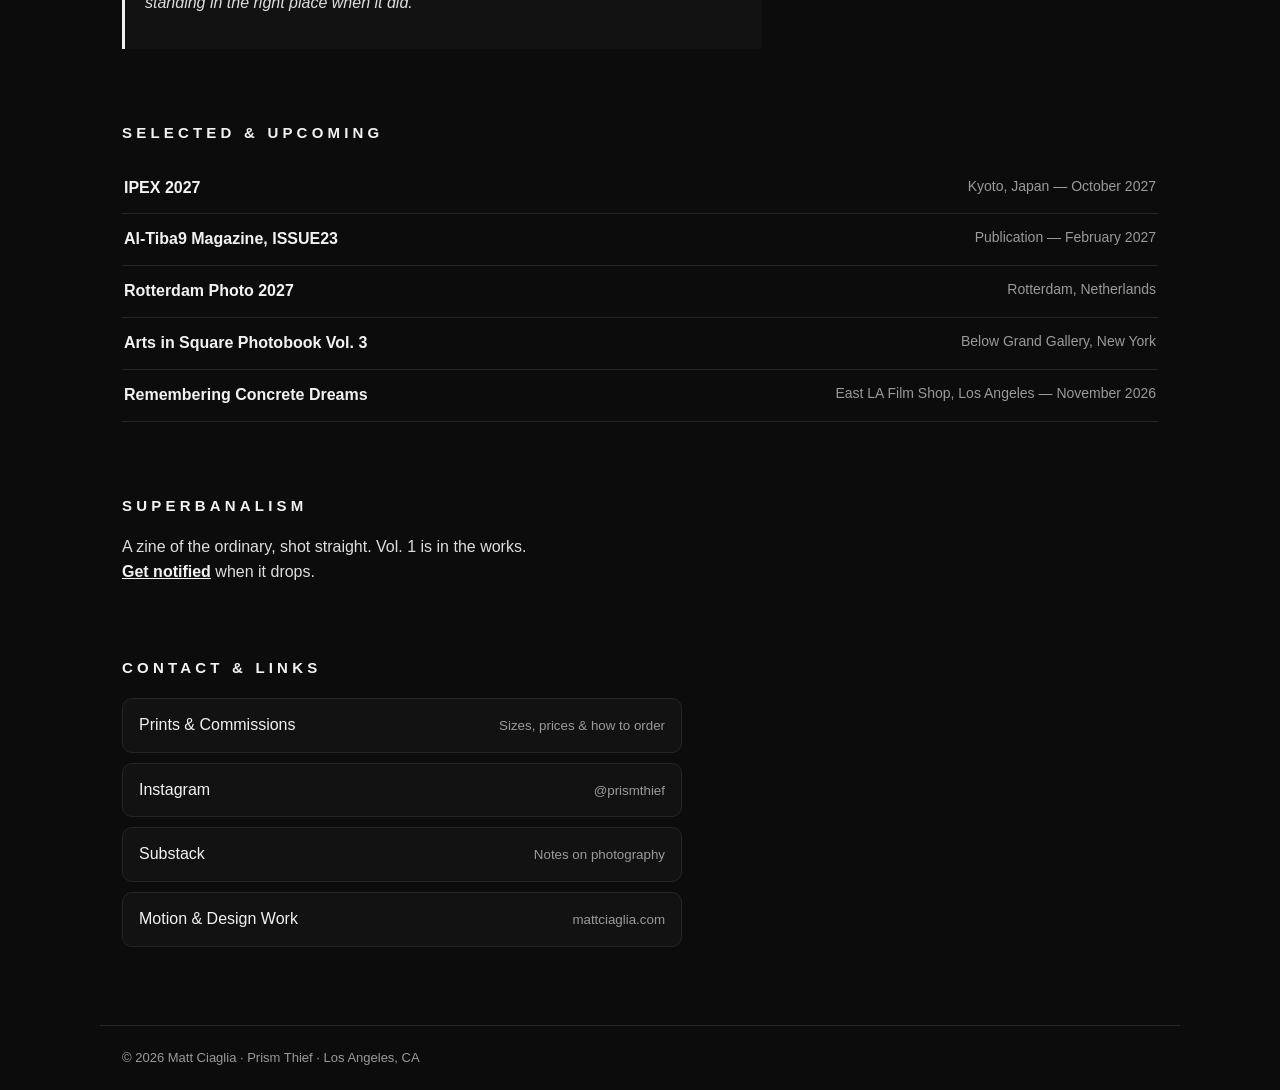
==== commit 54ff9ef3: "Add Prints page (sizes, prices, email ordering) + nav and sitemap links" ====
--- a/index.html
+++ b/index.html
@@ -33,6 +33,7 @@
     <a href="#about">About</a>
     <a href="#exhibitions">Exhibitions</a>
     <a href="#zine">Zine</a>
+    <a href="prints.html">Prints</a>
     <a href="#contact">Contact</a>
   </nav>
 </header>
@@ -97,7 +98,7 @@
   <section id="contact" class="section contact">
     <h2>Contact &amp; Links</h2>
     <div class="link-list">
-      <a href="mailto:hello@mattciaglia.com?subject=Prints%20%2F%20commissions"><span>Prints &amp; Commissions</span><small>hello@mattciaglia.com</small></a>
+      <a href="prints.html"><span>Prints &amp; Commissions</span><small>Sizes, prices &amp; how to order</small></a>
       <a href="https://www.instagram.com/prismthief" target="_blank" rel="noopener"><span>Instagram</span><small>@prismthief</small></a>
       <a href="https://pxlpimp.substack.com" target="_blank" rel="noopener"><span>Substack</span><small>Notes on photography</small></a>
       <a href="https://mattciaglia.com" target="_blank" rel="noopener"><span>Motion &amp; Design Work</span><small>mattciaglia.com</small></a>
--- a/styles.css
+++ b/styles.css
@@ -233,3 +233,18 @@
 /* Fix pack: visible keyboard focus; picture wrappers behave like the imgs they wrap */
 :focus-visible { outline: 2px solid var(--text); outline-offset: 3px; }
 .grid picture { display: block; }
+
+/* Prints page */
+.prices { width: 100%; border-collapse: collapse; margin: 20px 0 10px; }
+.prices th, .prices td { text-align: left; padding: 12px 10px; border-bottom: 1px solid var(--line); }
+.prices th { color: var(--muted); font-size: 12px; letter-spacing: 0.08em; text-transform: uppercase; }
+.prices td.price { text-align: right; font-variant-numeric: tabular-nums; }
+.fineprint { color: var(--muted); font-size: 14px; line-height: 1.6; margin-top: 14px; }
+.subhead { margin: 34px 0 12px; font-size: 18px; letter-spacing: 0.04em; }
+.steps { margin: 0 0 22px 20px; line-height: 1.7; color: var(--text); }
+.steps li { margin-bottom: 8px; }
+.order-btn { display: inline-block; padding: 12px 22px; border: 1px solid var(--text); border-radius: 999px; color: var(--text); text-decoration: none; letter-spacing: 0.04em; }
+.order-btn:hover { background: var(--text); color: var(--bg); }
+.strip { display: grid; grid-template-columns: repeat(3, 1fr); gap: 10px; margin-top: 30px; }
+.strip picture { display: block; }
+.strip img { width: 100%; aspect-ratio: 3 / 2; object-fit: cover; display: block; }
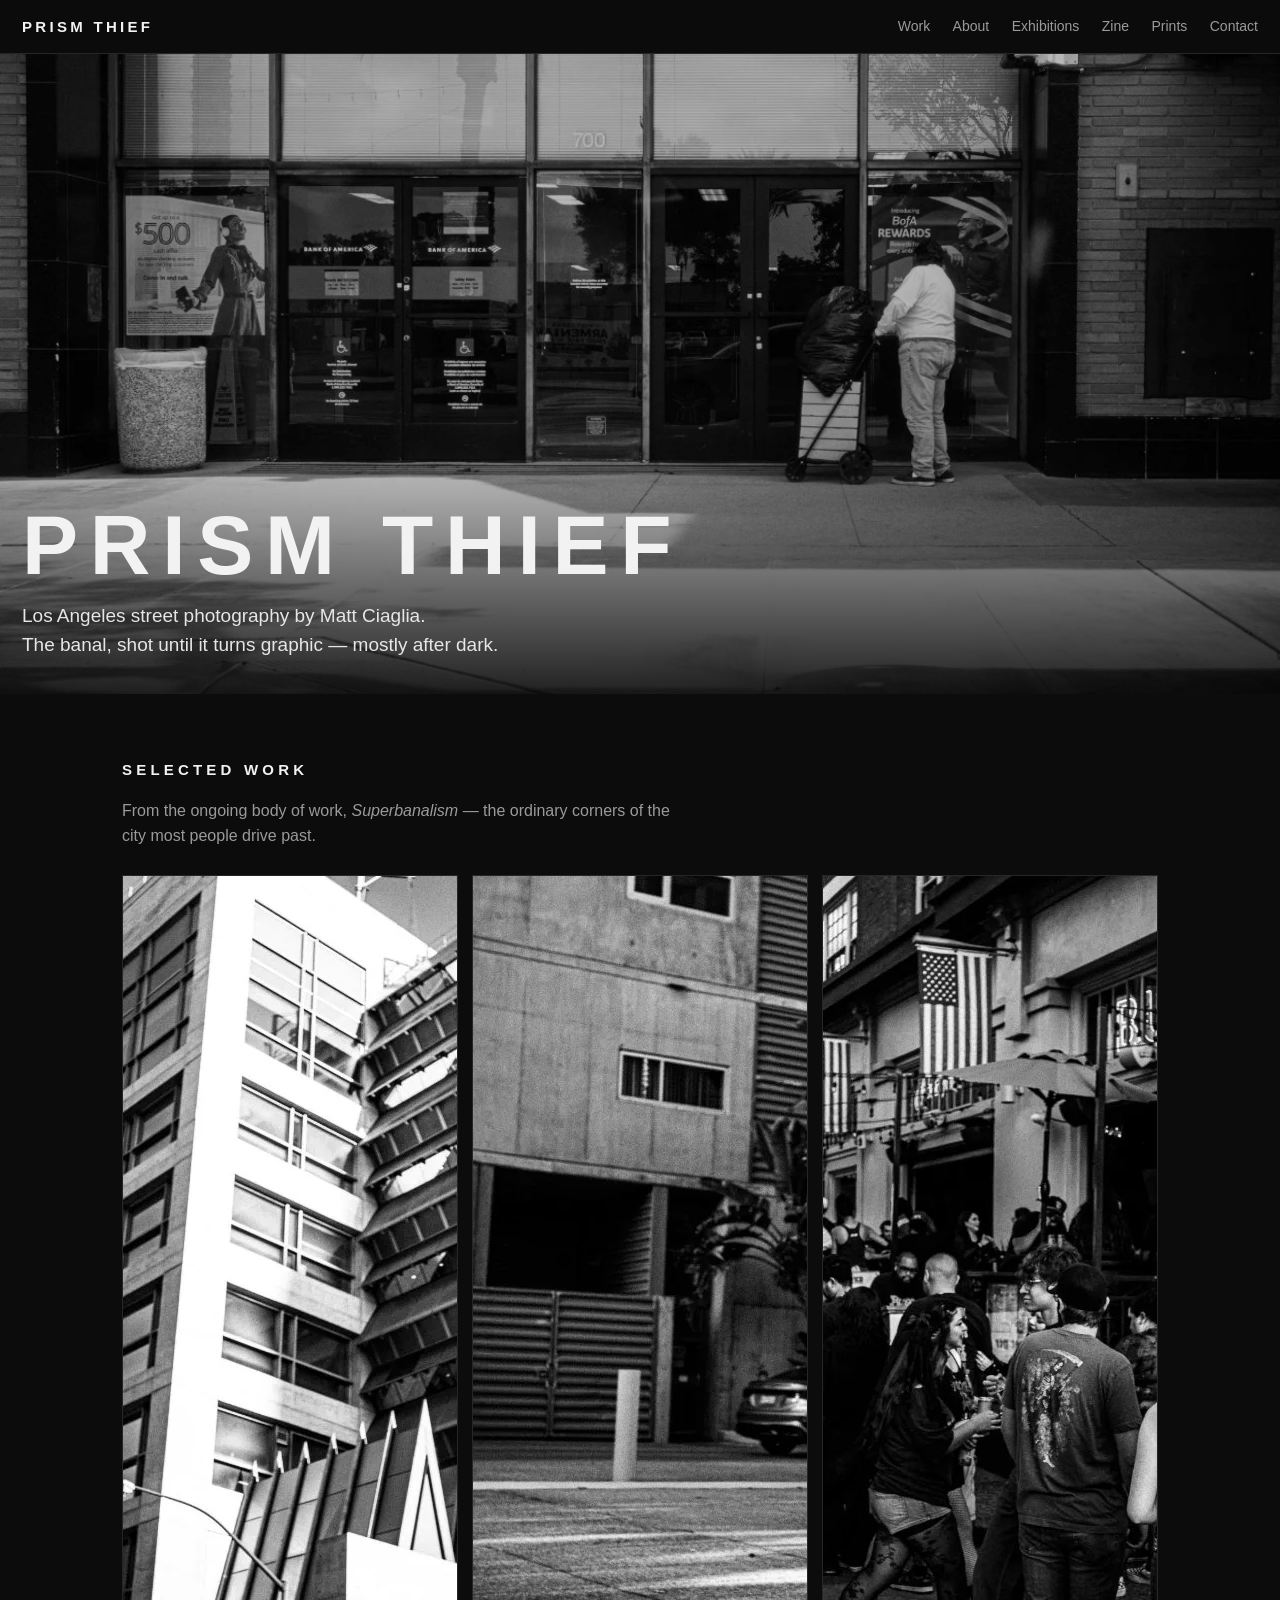
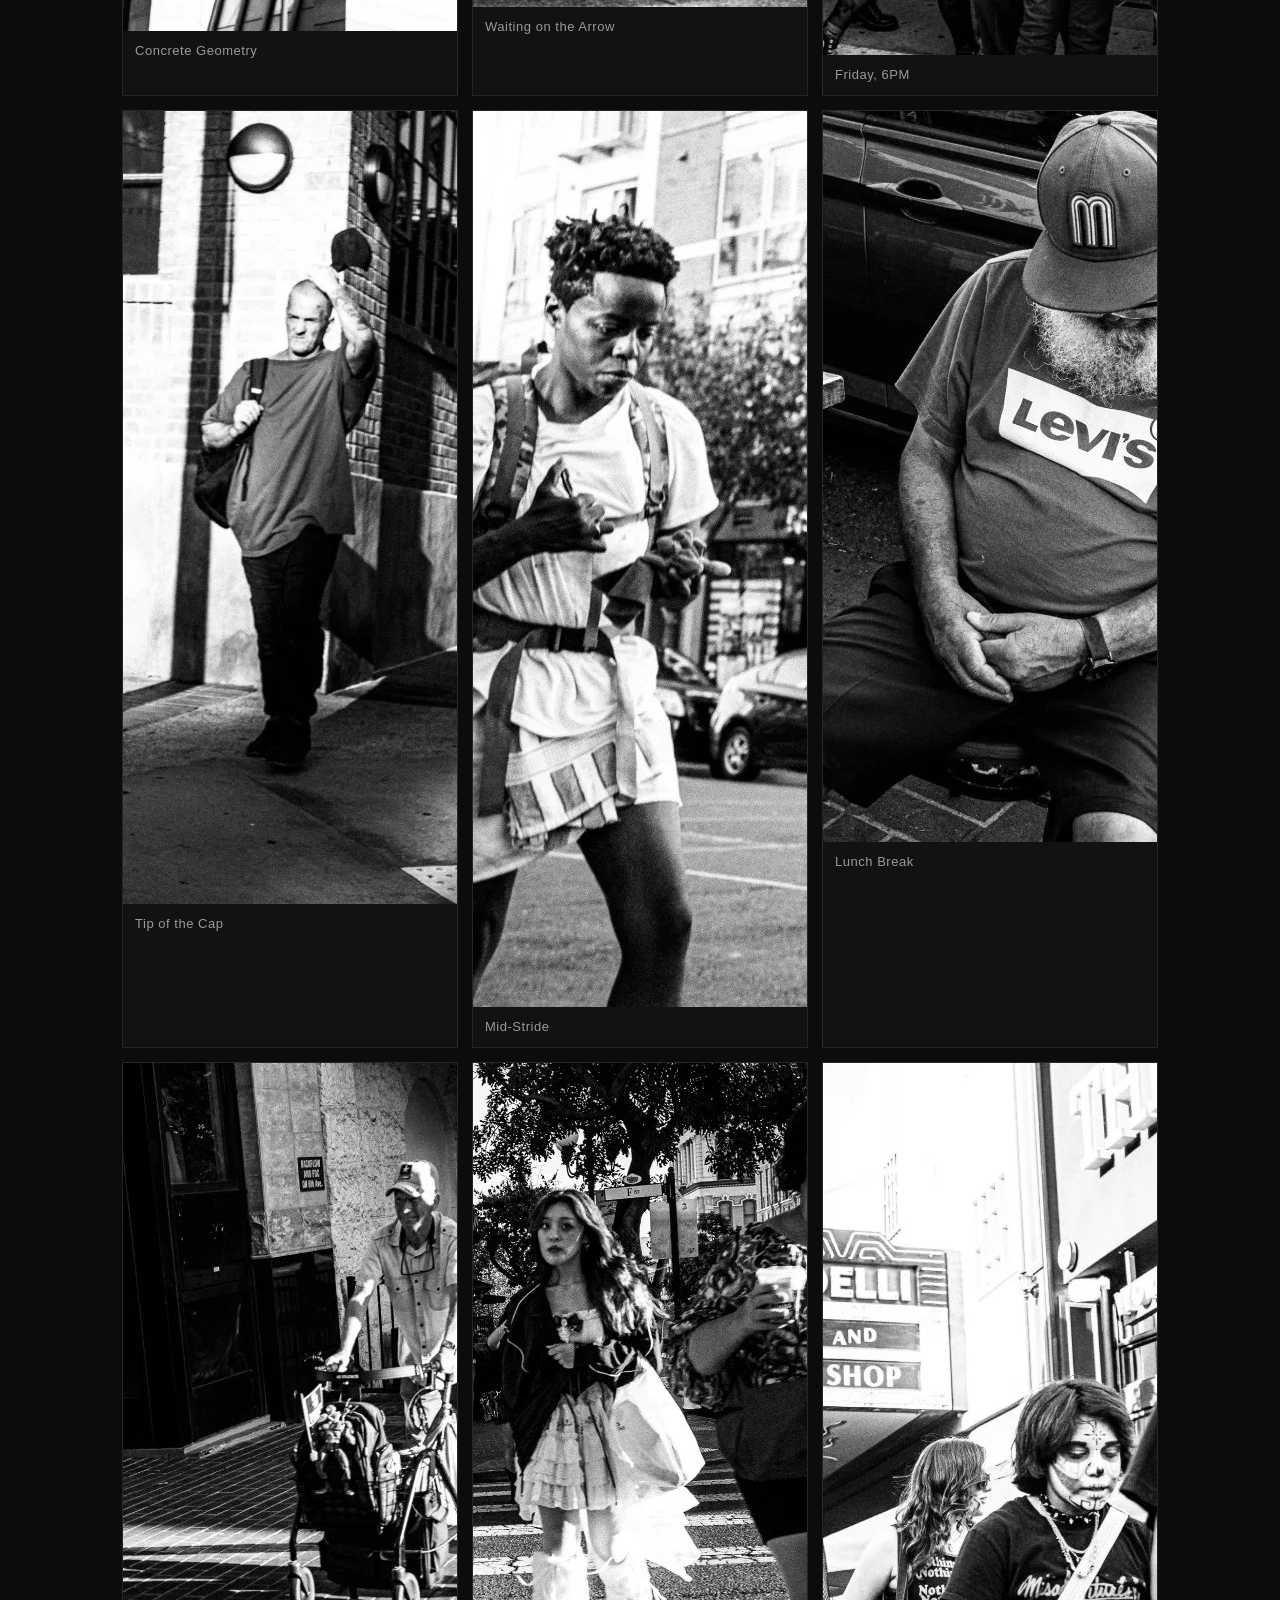
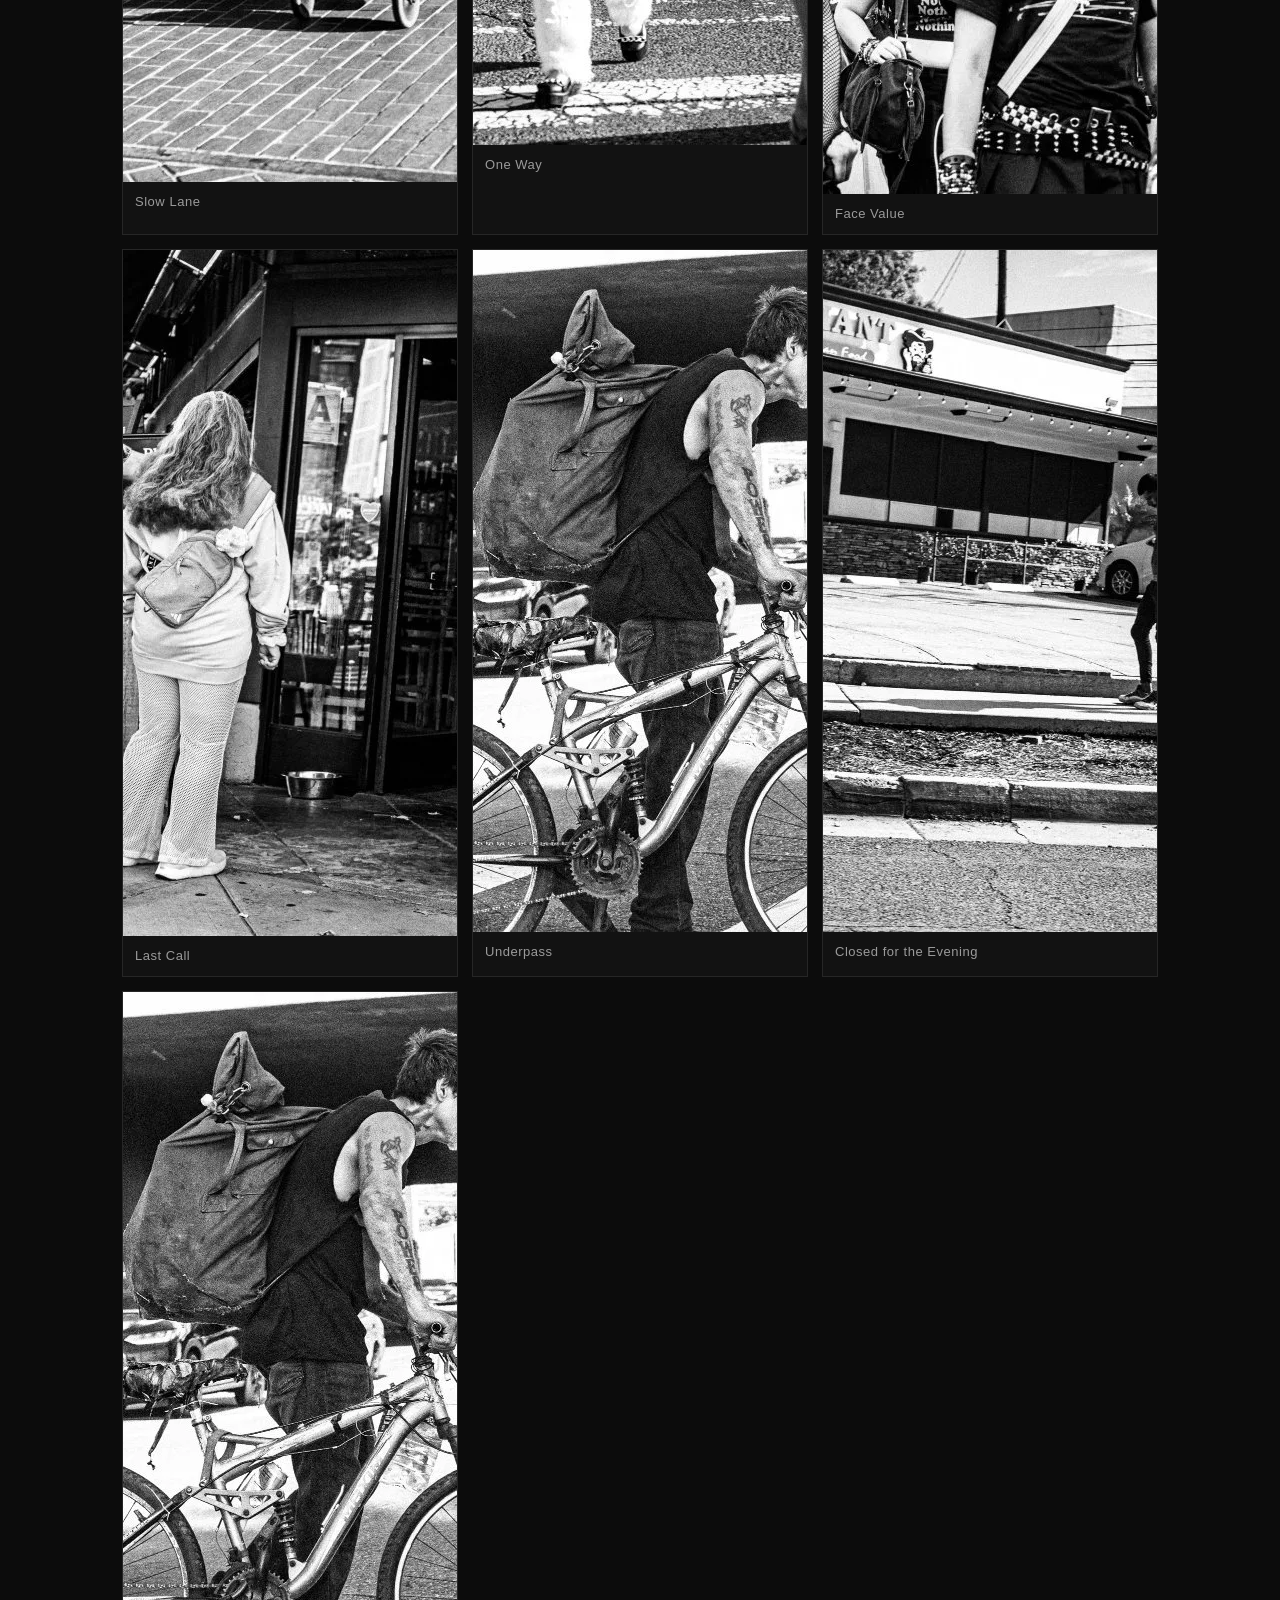
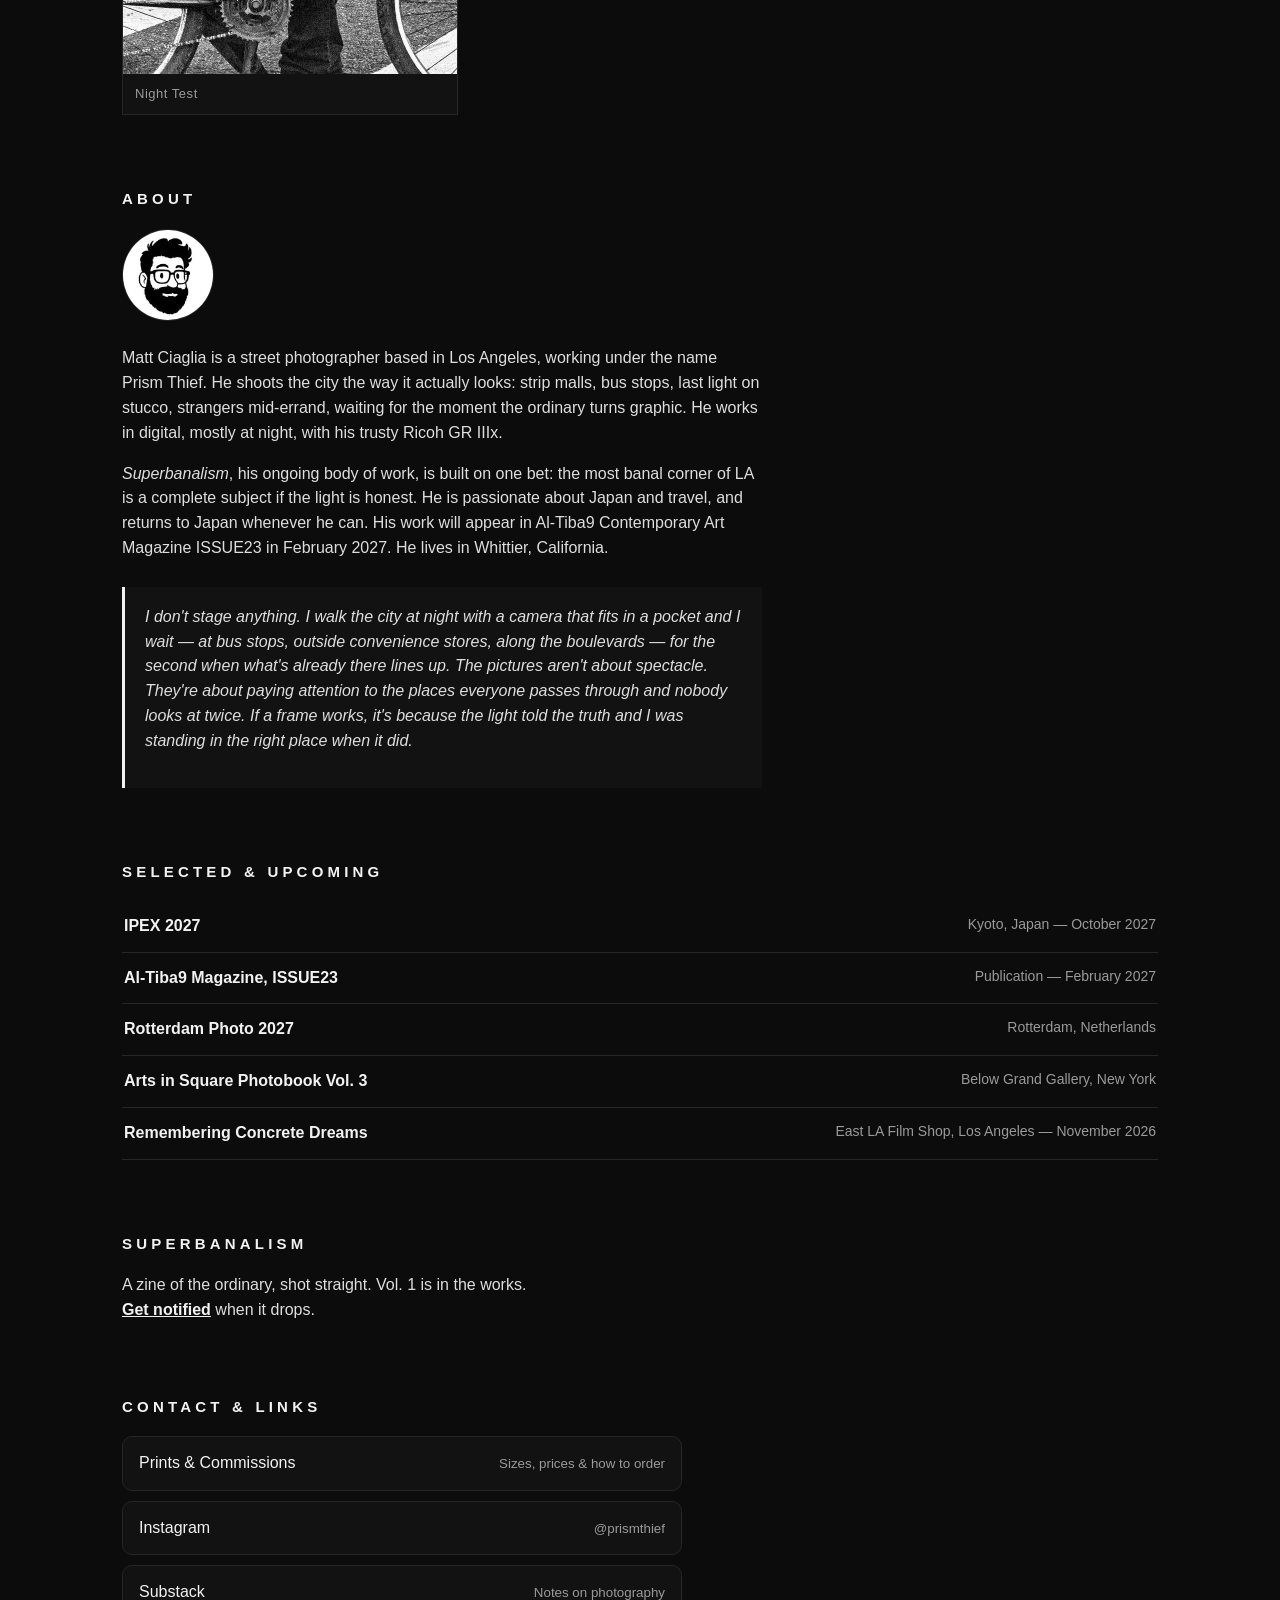
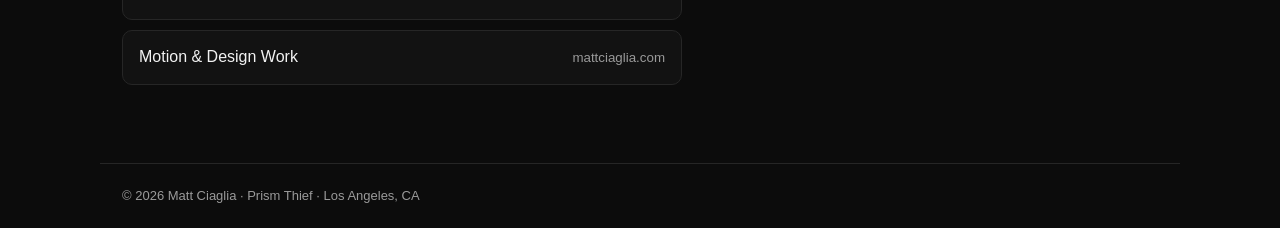
==== commit 02186d6d: "Auto-build gallery from photo drop" ====
--- a/index.html
+++ b/index.html
@@ -53,6 +53,7 @@
     <h2>Selected Work</h2>
     <p class="section-note">From the ongoing body of work, <em>Superbanalism</em> — the ordinary corners of the city most people drive past.</p>
     <div class="grid">
+      <!-- GALLERY:START -->
       <figure><picture><source srcset="images/concrete-geometry.webp" type="image/webp"><img src="images/concrete-geometry.jpg" width="1133" height="755" loading="lazy" alt="Concrete Geometry"></picture><figcaption>Concrete Geometry</figcaption></figure>
       <figure><picture><source srcset="images/waiting-on-the-arrow.webp" type="image/webp"><img src="images/waiting-on-the-arrow.jpg" width="1097" height="731" loading="lazy" alt="Waiting on the Arrow"></picture><figcaption>Waiting on the Arrow</figcaption></figure>
       <figure><picture><source srcset="images/friday-6pm.webp" type="image/webp"><img src="images/friday-6pm.jpg" width="1169" height="779" loading="lazy" alt="Friday, 6PM"></picture><figcaption>Friday, 6PM</figcaption></figure>
@@ -65,6 +66,8 @@
       <figure><picture><source srcset="images/last-call.webp" type="image/webp"><img src="images/last-call.jpg" width="1029" height="686" loading="lazy" alt="Last Call"></picture><figcaption>Last Call</figcaption></figure>
       <figure><picture><source srcset="images/underpass.webp" type="image/webp"><img src="images/underpass.jpg" width="1024" height="682" loading="lazy" alt="Underpass"></picture><figcaption>Underpass</figcaption></figure>
       <figure><picture><source srcset="images/closed-for-the-evening.webp" type="image/webp"><img src="images/closed-for-the-evening.jpg" width="1024" height="682" loading="lazy" alt="Closed for the Evening"></picture><figcaption>Closed for the Evening</figcaption></figure>
+      <figure><picture><source srcset="images/night-test.webp" type="image/webp"><img src="images/night-test.jpg" width="1024" height="682" loading="lazy" alt="Night Test"></picture><figcaption>Night Test</figcaption></figure>
+      <!-- GALLERY:END -->
     </div>
   </section>
 
--- a/styles.css
+++ b/styles.css
@@ -248,3 +248,4 @@
 .strip { display: grid; grid-template-columns: repeat(3, 1fr); gap: 10px; margin-top: 30px; }
 .strip picture { display: block; }
 .strip img { width: 100%; aspect-ratio: 3 / 2; object-fit: cover; display: block; }
+.grid figcaption small { display: block; margin-top: 2px; font-size: 11px; opacity: 0.75; letter-spacing: 0.03em; }
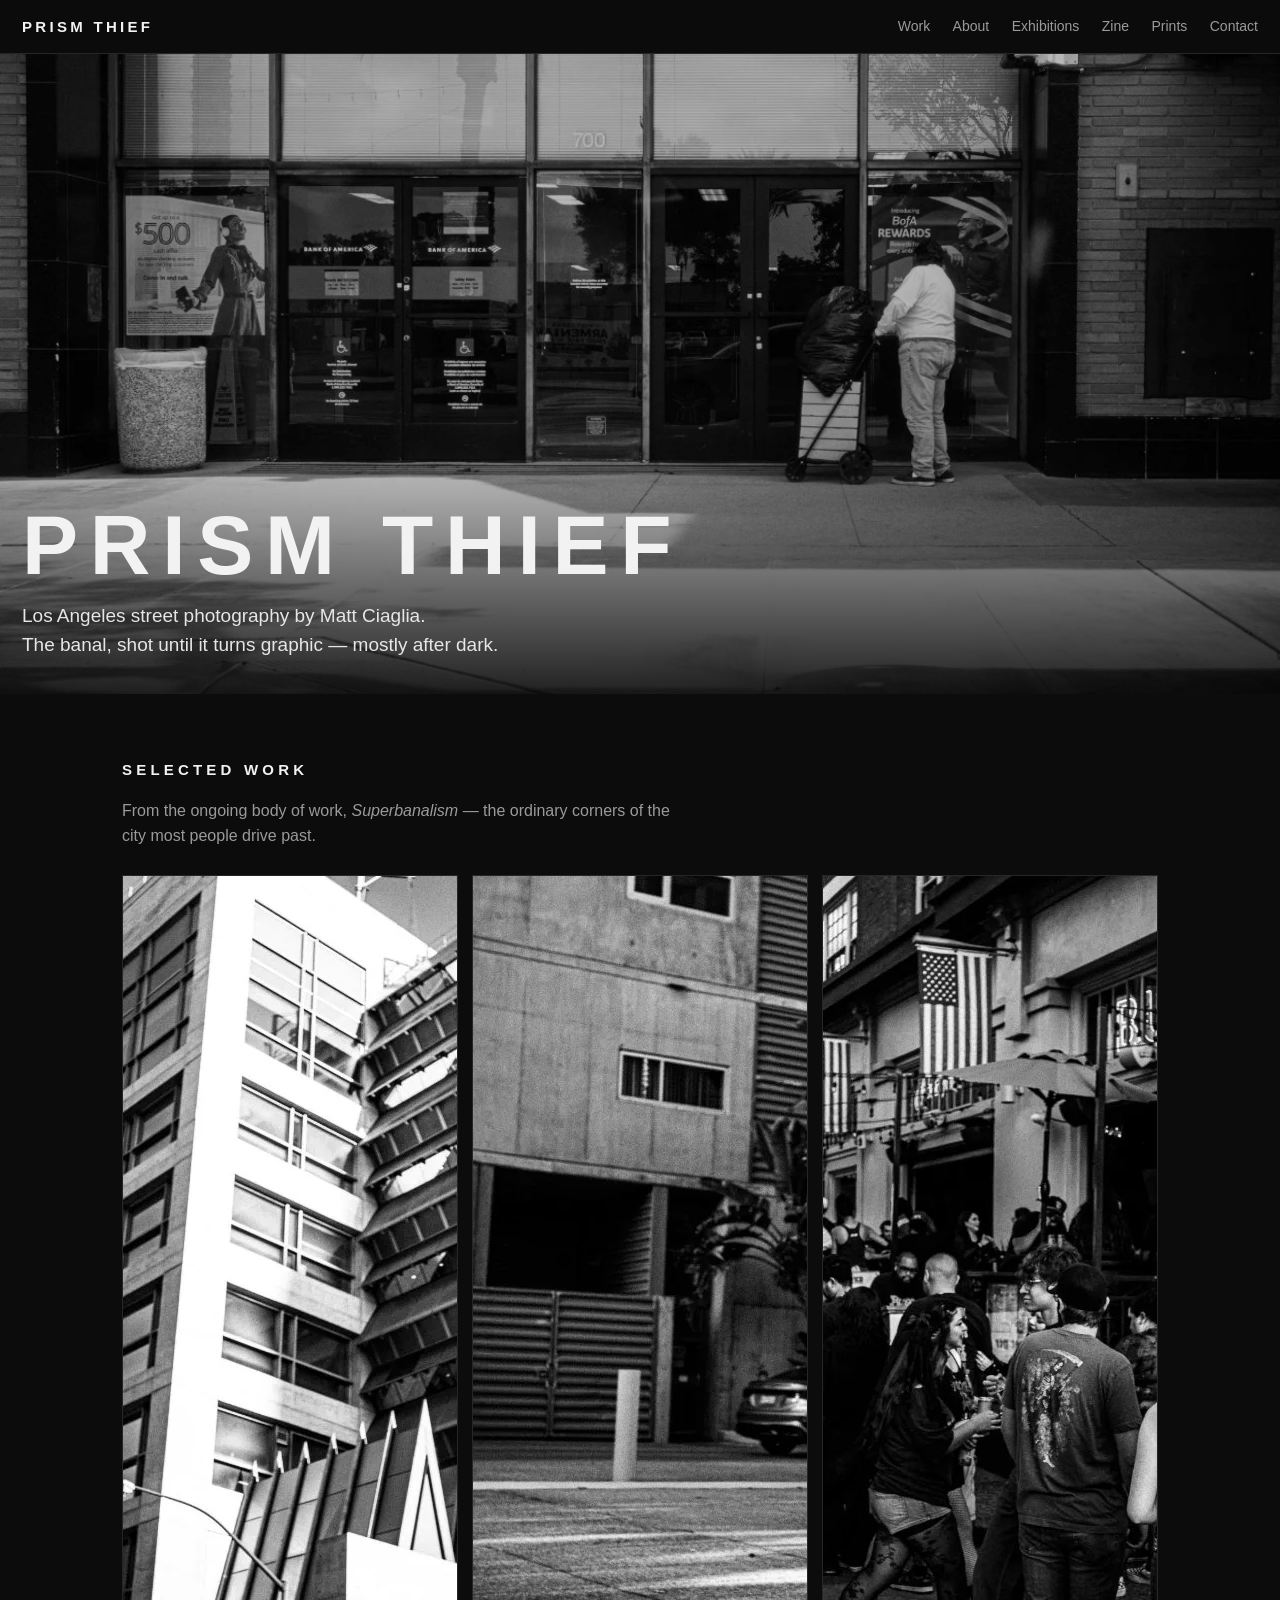
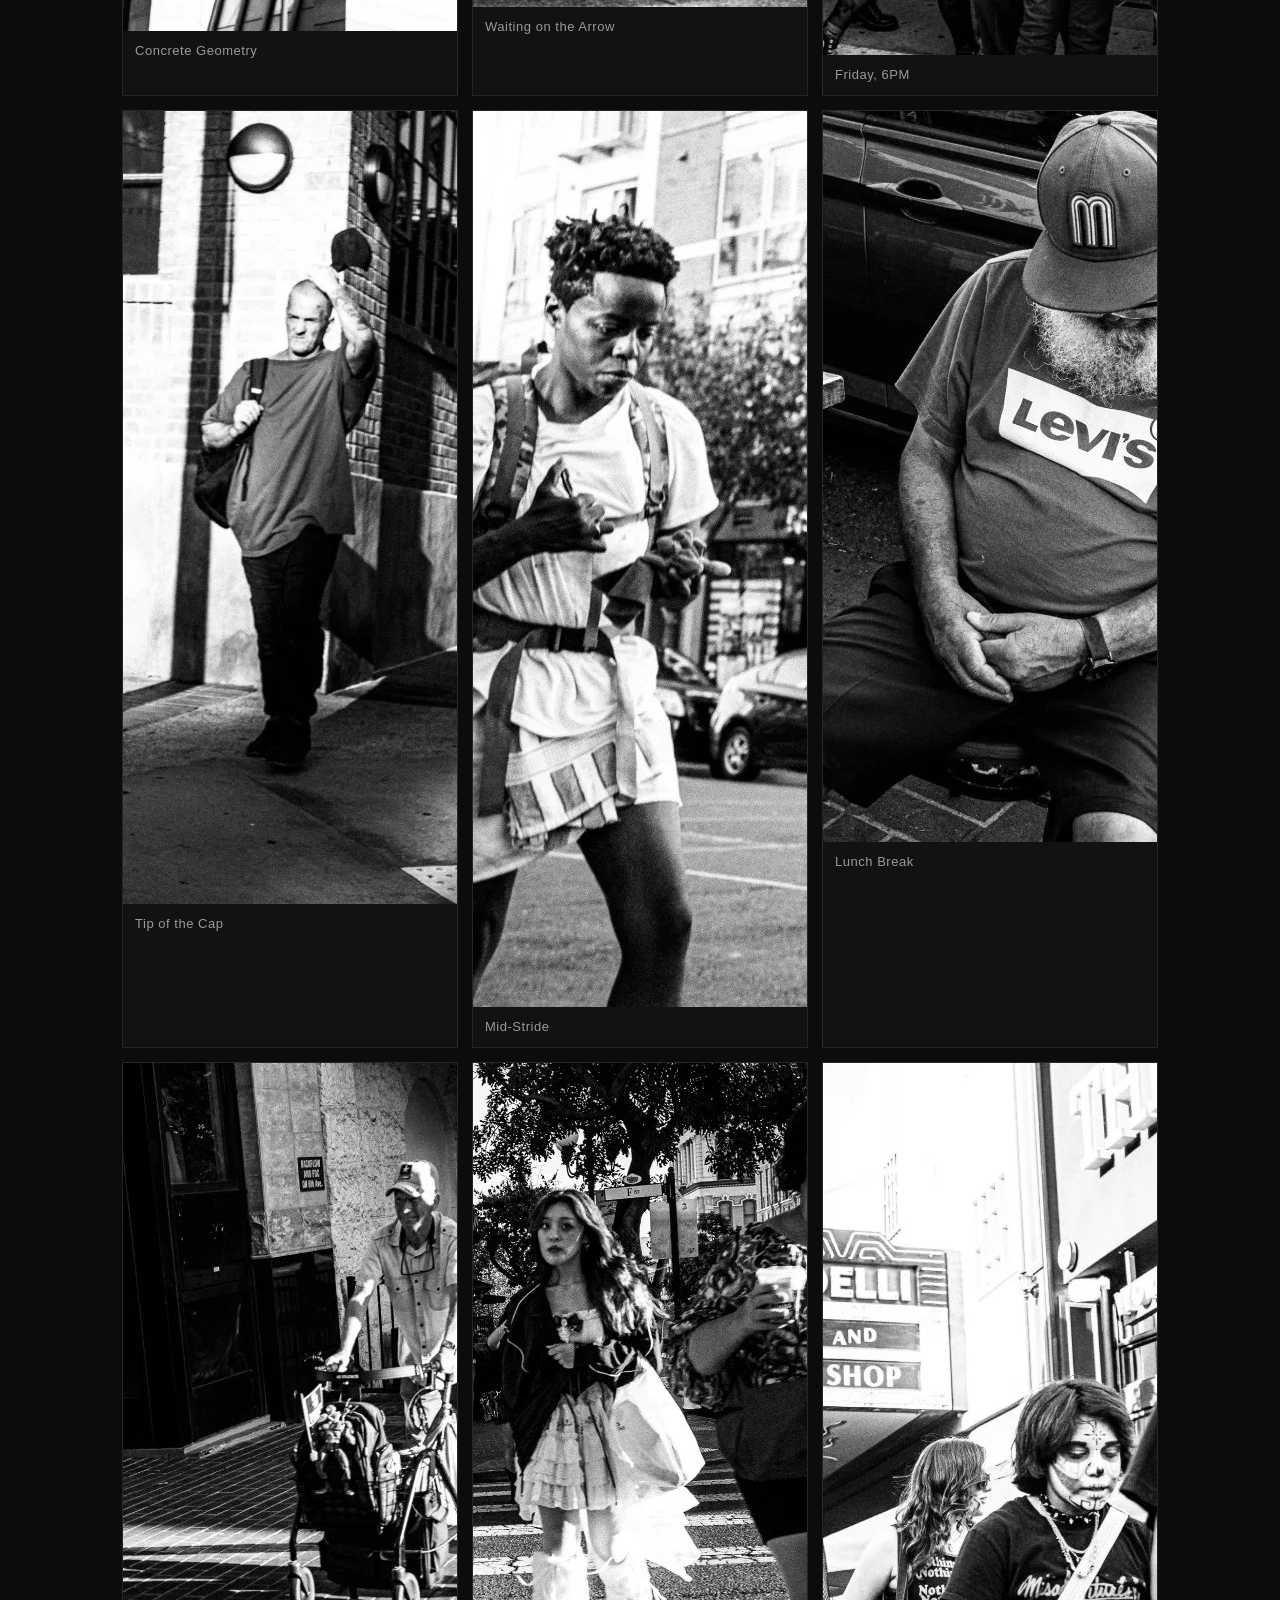
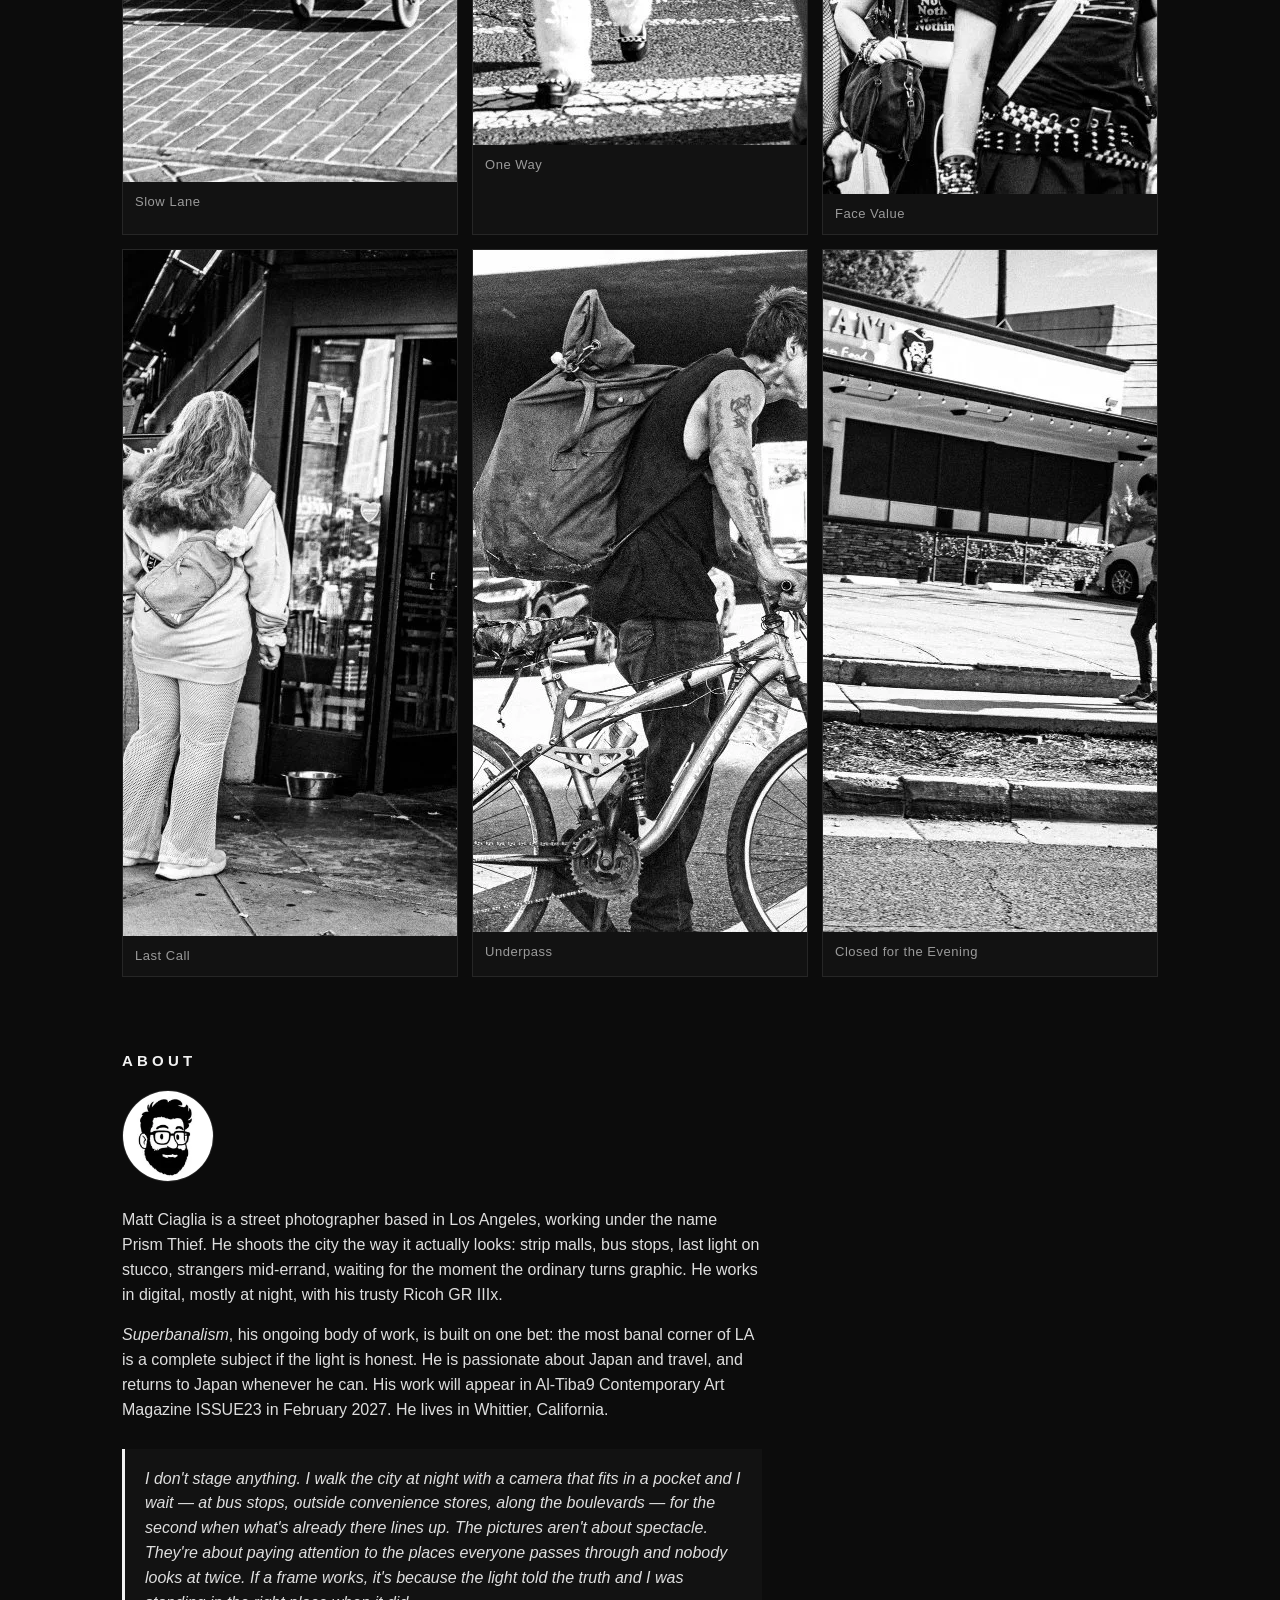
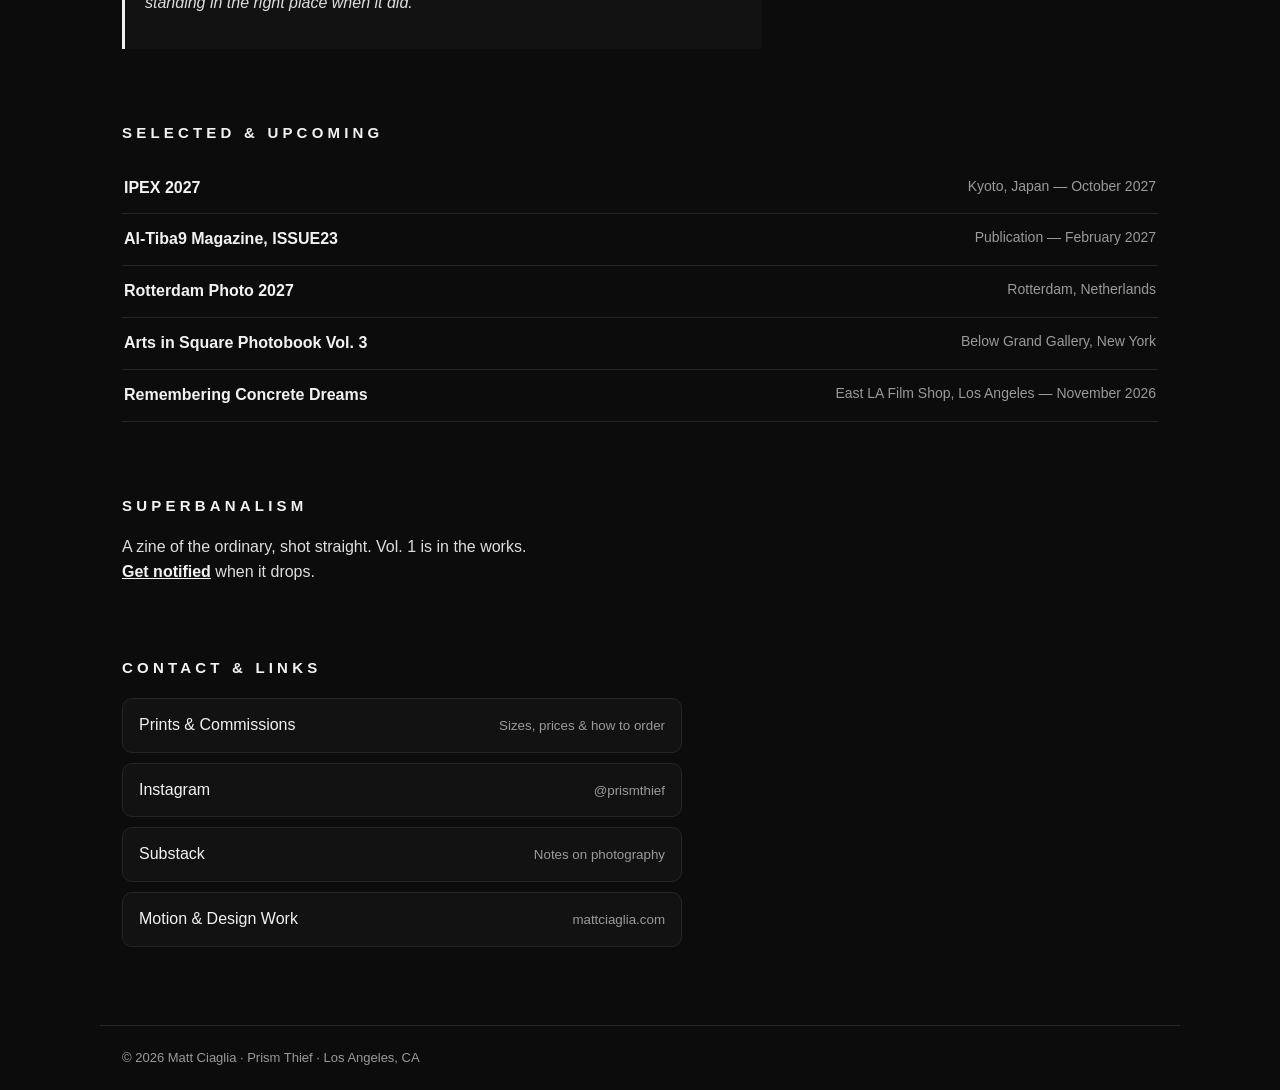
==== commit 04d9f2e8: "Auto-build gallery from photo drop" ====
--- a/index.html
+++ b/index.html
@@ -66,7 +66,6 @@
       <figure><picture><source srcset="images/last-call.webp" type="image/webp"><img src="images/last-call.jpg" width="1029" height="686" loading="lazy" alt="Last Call"></picture><figcaption>Last Call</figcaption></figure>
       <figure><picture><source srcset="images/underpass.webp" type="image/webp"><img src="images/underpass.jpg" width="1024" height="682" loading="lazy" alt="Underpass"></picture><figcaption>Underpass</figcaption></figure>
       <figure><picture><source srcset="images/closed-for-the-evening.webp" type="image/webp"><img src="images/closed-for-the-evening.jpg" width="1024" height="682" loading="lazy" alt="Closed for the Evening"></picture><figcaption>Closed for the Evening</figcaption></figure>
-      <figure><picture><source srcset="images/night-test.webp" type="image/webp"><img src="images/night-test.jpg" width="1024" height="682" loading="lazy" alt="Night Test"></picture><figcaption>Night Test</figcaption></figure>
       <!-- GALLERY:END -->
     </div>
   </section>
